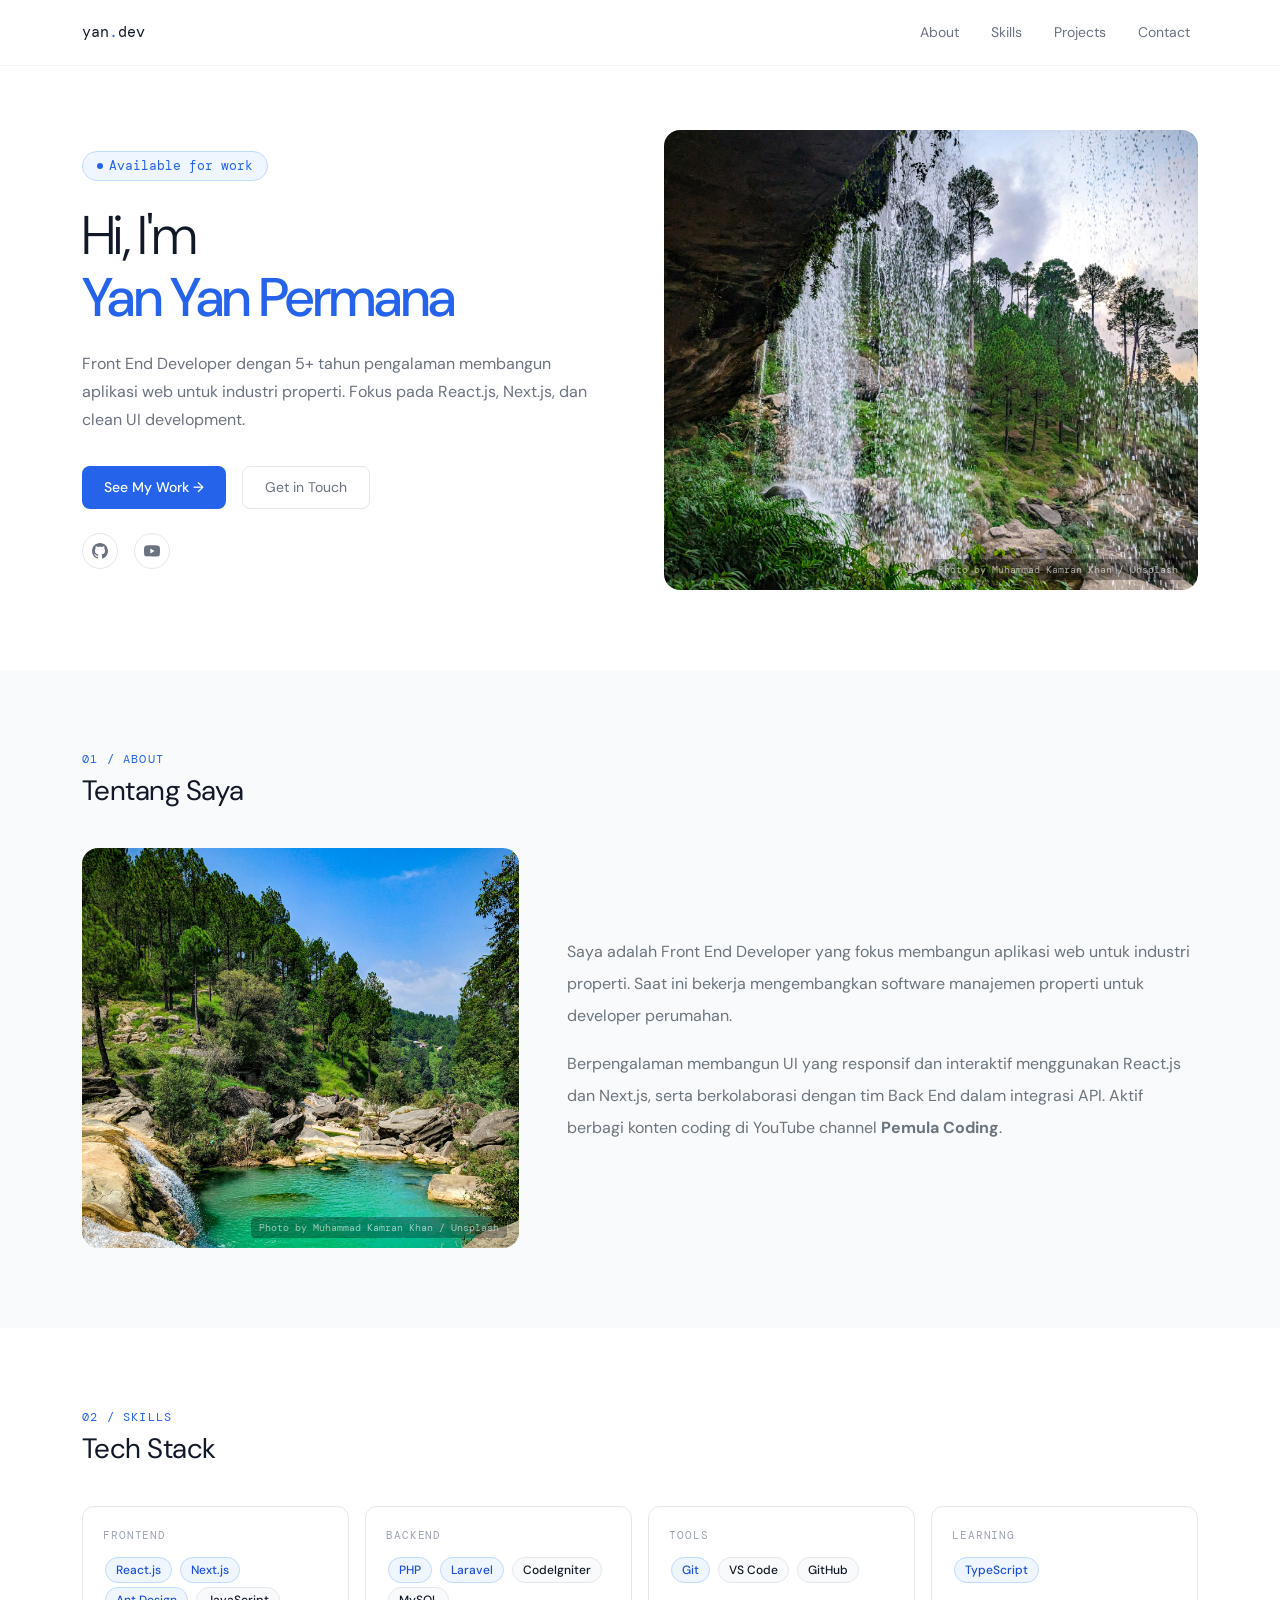
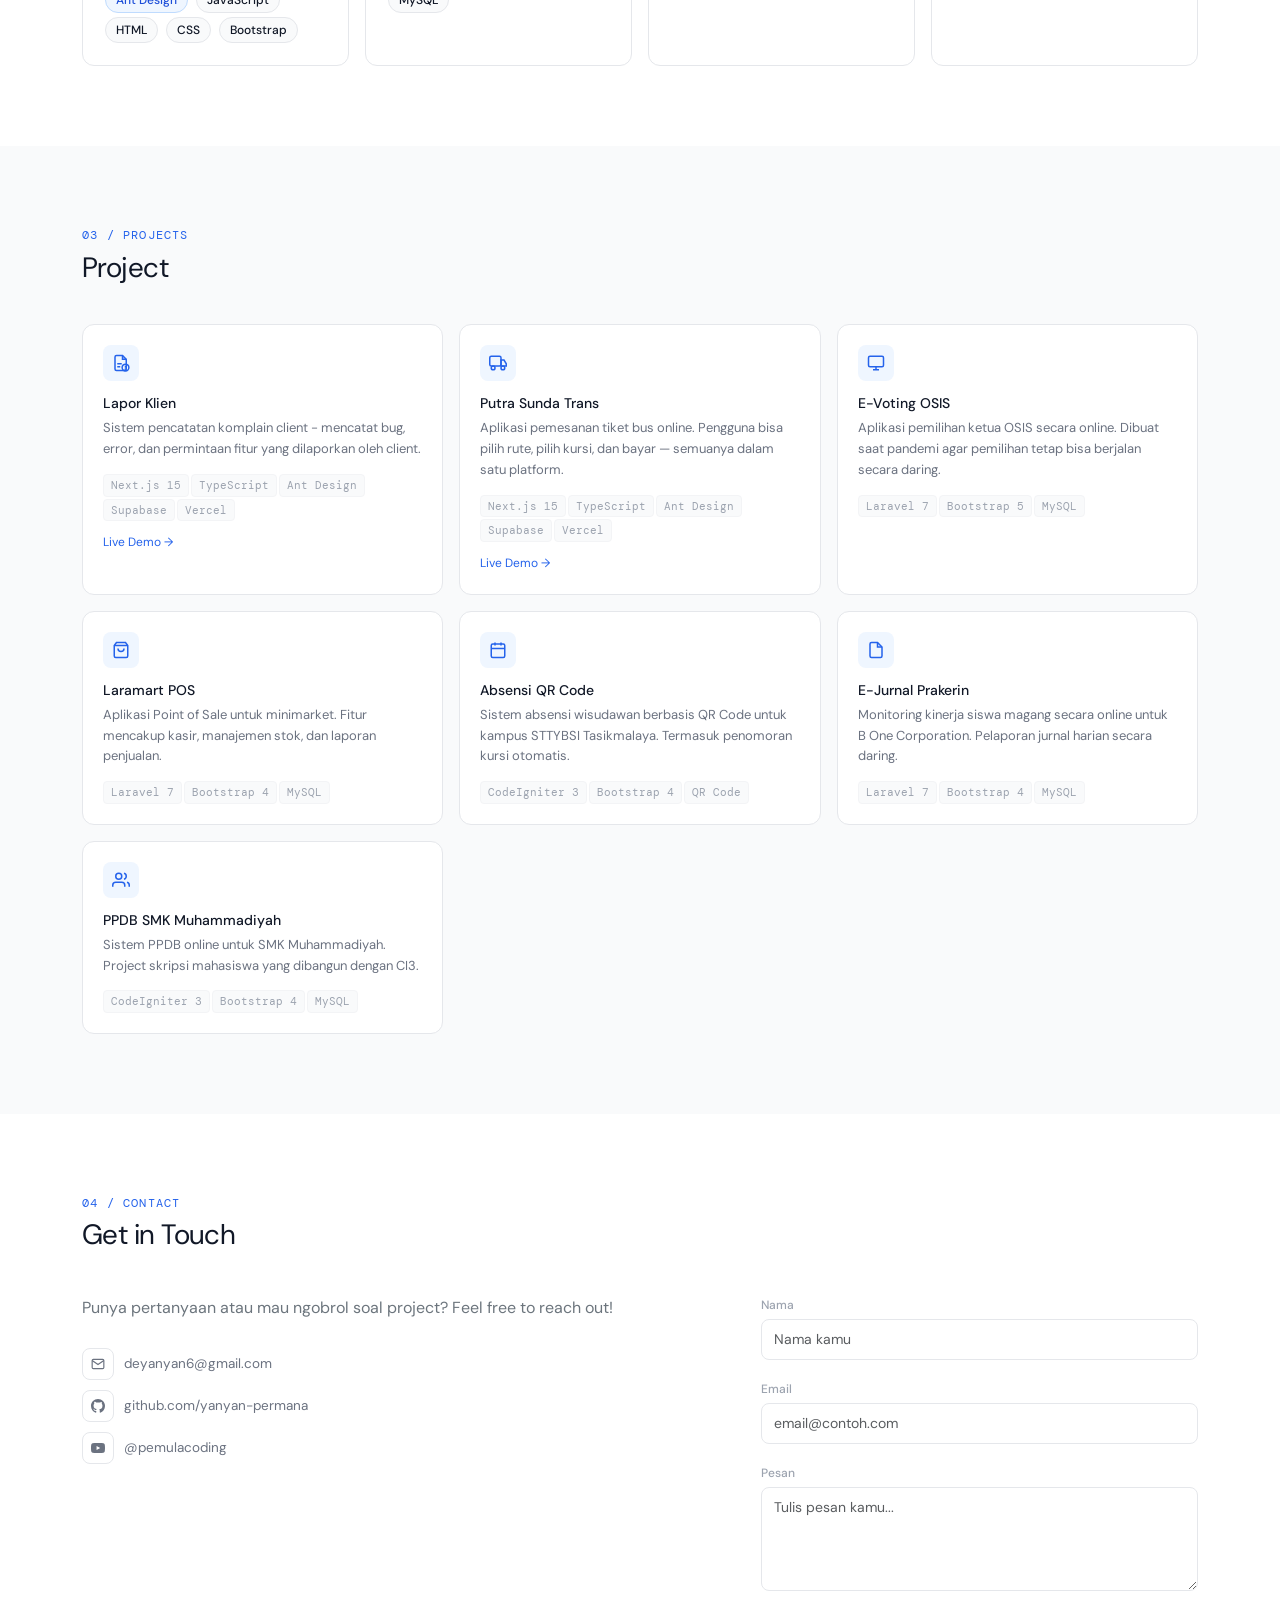
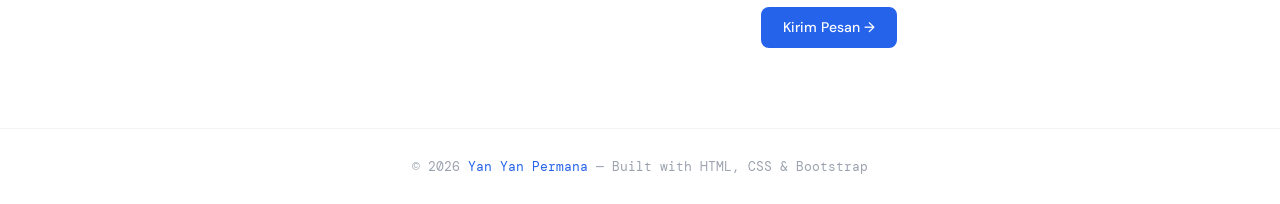
==== index.html @ 21eebca6 "Update index.html" ====
<!DOCTYPE html>
<html lang="id">
  <head>
    <meta charset="UTF-8" />
    <meta name="viewport" content="width=device-width, initial-scale=1.0" />
    <title>Yan Yan Permana — Web Developer</title>
    <link
      href="https://cdn.jsdelivr.net/npm/bootstrap@5.3.3/dist/css/bootstrap.min.css"
      rel="stylesheet"
    />
    <link
      href="https://fonts.googleapis.com/css2?family=DM+Sans:opsz,wght@9..40,300;9..40,400;9..40,500&family=DM+Mono:wght@400;500&display=swap"
      rel="stylesheet"
    />
    <style>
      :root {
        --blue: #2563eb;
        --blue-light: #eff6ff;
        --blue-mid: #bfdbfe;
        --blue-dark: #1d4ed8;
        --text-primary: #111827;
        --text-secondary: #6b7280;
        --text-muted: #9ca3af;
        --bg: #ffffff;
        --bg-soft: #f9fafb;
        --border: #e5e7eb;
        --border-light: #f3f4f6;
      }

      html {
        scroll-behavior: smooth;
      }

      body {
        font-family: "DM Sans", sans-serif;
        color: var(--text-primary);
        background: var(--bg);
      }

      /* NAV */
      .navbar {
        background: rgba(255, 255, 255, 0.92) !important;
        backdrop-filter: blur(12px);
        border-bottom: 1px solid var(--border-light);
        padding: 0.875rem 0;
      }

      .navbar-brand {
        font-family: "DM Mono", monospace;
        font-size: 15px;
        color: var(--text-primary) !important;
      }

      .navbar-brand span {
        color: var(--blue);
      }

      .nav-link {
        font-size: 14px;
        color: var(--text-secondary) !important;
        transition: color 0.2s;
      }

      .nav-link:hover {
        color: var(--blue) !important;
      }

      /* HERO */
      #home {
        padding-top: 130px;
        padding-bottom: 80px;
        background: var(--bg);
      }

      .hero-eyebrow {
        display: inline-flex;
        align-items: center;
        gap: 6px;
        font-size: 13px;
        font-family: "DM Mono", monospace;
        color: var(--blue);
        background: var(--blue-light);
        border: 1px solid var(--blue-mid);
        padding: 4px 14px;
        border-radius: 100px;
        margin-bottom: 1.5rem;
      }

      .hero-eyebrow::before {
        content: "";
        width: 6px;
        height: 6px;
        border-radius: 50%;
        background: var(--blue);
        animation: pulse 2s infinite;
      }

      @keyframes pulse {
        0%,
        100% {
          opacity: 1;
        }
        50% {
          opacity: 0.3;
        }
      }

      .hero-title {
        font-size: clamp(2.2rem, 5vw, 3.4rem);
        font-weight: 300;
        line-height: 1.15;
        letter-spacing: -0.03em;
        margin-bottom: 1.25rem;
      }

      .hero-title strong {
        font-weight: 500;
        color: var(--blue);
      }

      .hero-desc {
        font-size: 16px;
        color: var(--text-secondary);
        line-height: 1.75;
        max-width: 520px;
        margin-bottom: 2rem;
      }

      .btn-primary-custom {
        background: var(--blue);
        color: #fff;
        border: none;
        padding: 10px 22px;
        border-radius: 8px;
        font-size: 14px;
        font-weight: 500;
        text-decoration: none;
        display: inline-flex;
        align-items: center;
        gap: 6px;
        transition:
          background 0.2s,
          transform 0.15s;
      }

      .btn-primary-custom:hover {
        background: var(--blue-dark);
        color: #fff;
        transform: translateY(-1px);
      }

      .btn-ghost-custom {
        background: transparent;
        color: var(--text-secondary);
        border: 1px solid var(--border);
        padding: 10px 22px;
        border-radius: 8px;
        font-size: 14px;
        font-weight: 400;
        text-decoration: none;
        display: inline-flex;
        align-items: center;
        gap: 6px;
        transition:
          border-color 0.2s,
          color 0.2s,
          transform 0.15s;
      }

      .btn-ghost-custom:hover {
        border-color: var(--blue);
        color: var(--blue);
        transform: translateY(-1px);
      }

      .social-icon {
        width: 36px;
        height: 36px;
        border-radius: 50%;
        border: 1px solid var(--border);
        display: flex;
        align-items: center;
        justify-content: center;
        color: var(--text-secondary);
        text-decoration: none;
        font-size: 15px;
        transition:
          border-color 0.2s,
          color 0.2s;
      }

      .social-icon:hover {
        border-color: var(--blue);
        color: var(--blue);
      }

      /* SECTIONS */
      .section-label {
        font-size: 12px;
        font-family: "DM Mono", monospace;
        color: var(--blue);
        text-transform: uppercase;
        letter-spacing: 0.1em;
        margin-bottom: 0.4rem;
      }

      .section-title {
        font-size: 1.75rem;
        font-weight: 400;
        letter-spacing: -0.02em;
        margin-bottom: 2.5rem;
      }

      section {
        padding: 5rem 0;
      }
      .bg-soft {
        background: var(--bg-soft);
      }

      /* STAT CARD */
      .stat-card {
        background: var(--bg);
        border: 1px solid var(--border);
        border-radius: 12px;
        padding: 1.25rem;
      }

      .stat-number {
        font-size: 2rem;
        font-weight: 500;
        color: var(--blue);
        font-family: "DM Mono", monospace;
        line-height: 1;
      }

      .stat-label {
        font-size: 12px;
        color: var(--text-muted);
        margin-top: 4px;
      }

      /* SKILL */
      .skill-category {
        background: var(--bg);
        border: 1px solid var(--border);
        border-radius: 12px;
        padding: 1.25rem;
        height: 100%;
      }

      .skill-category-title {
        font-size: 11px;
        font-family: "DM Mono", monospace;
        text-transform: uppercase;
        letter-spacing: 0.08em;
        color: var(--text-muted);
        margin-bottom: 0.75rem;
      }

      .skill-tag {
        font-size: 12px;
        font-weight: 500;
        background: var(--bg-soft);
        border: 1px solid var(--border);
        color: var(--text-primary);
        padding: 3px 10px;
        border-radius: 100px;
        display: inline-block;
        margin: 2px;
      }

      .skill-tag.highlight {
        background: var(--blue-light);
        border-color: var(--blue-mid);
        color: var(--blue-dark);
      }

      /* TIMELINE */
      .timeline {
        position: relative;
        padding-left: 1.5rem;
      }

      .timeline::before {
        content: "";
        position: absolute;
        left: 0;
        top: 8px;
        bottom: 0;
        width: 1px;
        background: var(--border);
      }

      .timeline-item {
        position: relative;
        margin-bottom: 2.5rem;
      }

      .timeline-item::before {
        content: "";
        position: absolute;
        left: -1.5rem;
        top: 7px;
        width: 7px;
        height: 7px;
        border-radius: 50%;
        background: var(--blue);
        border: 2px solid var(--bg-soft);
        outline: 1px solid var(--blue);
      }

      .timeline-date {
        font-size: 12px;
        font-family: "DM Mono", monospace;
        color: var(--text-muted);
        margin-bottom: 3px;
      }

      .timeline-company {
        font-size: 14px;
        font-weight: 500;
      }

      .timeline-role {
        font-size: 13px;
        color: var(--blue);
        margin-bottom: 10px;
      }

      .timeline-desc {
        list-style: none;
        padding: 0;
      }

      .timeline-desc li {
        font-size: 13.5px;
        color: var(--text-secondary);
        padding-left: 1rem;
        position: relative;
        margin-bottom: 4px;
      }

      .timeline-desc li::before {
        content: "—";
        position: absolute;
        left: 0;
        color: var(--border);
      }

      /* PROJECT CARD */
      .project-card {
        background: var(--bg);
        border: 1px solid var(--border);
        border-radius: 12px;
        padding: 1.25rem;
        transition:
          border-color 0.2s,
          transform 0.2s;
        height: 100%;
      }

      .project-card:hover {
        border-color: var(--blue-mid);
        transform: translateY(-2px);
      }

      .project-icon {
        width: 36px;
        height: 36px;
        background: var(--blue-light);
        border-radius: 8px;
        display: flex;
        align-items: center;
        justify-content: center;
        color: var(--blue);
        margin-bottom: 0.75rem;
      }

      .project-title {
        font-size: 14px;
        font-weight: 500;
        margin-bottom: 4px;
      }

      .project-desc {
        font-size: 13px;
        color: var(--text-secondary);
        line-height: 1.6;
        margin-bottom: 12px;
      }

      .project-stack span {
        font-size: 11px;
        font-family: "DM Mono", monospace;
        color: var(--text-muted);
        background: var(--bg-soft);
        border: 1px solid var(--border-light);
        padding: 2px 7px;
        border-radius: 4px;
        display: inline-block;
        margin: 2px 2px 0 0;
      }

      /* CONTACT */
      .contact-link {
        display: flex;
        align-items: center;
        gap: 10px;
        font-size: 13.5px;
        color: var(--text-secondary);
        text-decoration: none;
        margin-bottom: 10px;
        transition: color 0.2s;
      }

      .contact-link:hover {
        color: var(--blue);
      }

      .contact-link-icon {
        width: 32px;
        height: 32px;
        background: var(--bg);
        border: 1px solid var(--border);
        border-radius: 8px;
        display: flex;
        align-items: center;
        justify-content: center;
        color: var(--text-secondary);
        flex-shrink: 0;
      }

      .form-control {
        border: 1px solid var(--border);
        border-radius: 8px;
        font-size: 14px;
        font-family: "DM Sans", sans-serif;
        color: var(--text-primary);
        padding: 9px 12px;
      }

      .form-control:focus {
        border-color: var(--blue);
        box-shadow: none;
      }

      .form-label {
        font-size: 12px;
        color: var(--text-muted);
        font-weight: 500;
        margin-bottom: 5px;
      }

      /* FOOTER */
      footer {
        border-top: 1px solid var(--border-light);
        padding: 1.75rem 0;
        text-align: center;
        font-size: 13px;
        color: var(--text-muted);
        font-family: "DM Mono", monospace;
      }

      footer span {
        color: var(--blue);
      }

      /* ABOUT IMAGE */
      .about-img-wrap {
        position: relative;
        border-radius: 16px;
        overflow: hidden;
        height: 400px;
      }

      .about-img {
        width: 100%;
        height: 100%;
        object-fit: cover;
        object-position: center;
        display: block;
      }

      /* HERO IMAGE */
      .hero-img-wrap {
        position: relative;
        border-radius: 16px;
        overflow: hidden;
        height: 460px;
      }

      .hero-img {
        width: 100%;
        height: 100%;
        object-fit: cover;
        object-position: center;
        display: block;
      }

      .hero-img-credit {
        position: absolute;
        bottom: 10px;
        right: 12px;
        font-size: 10px;
        font-family: "DM Mono", monospace;
        color: rgba(255, 255, 255, 0.6);
        background: rgba(0, 0, 0, 0.3);
        padding: 3px 8px;
        border-radius: 4px;
      }

      /* FADE IN */
      .fade-in {
        opacity: 0;
        transform: translateY(20px);
        transition:
          opacity 0.5s ease,
          transform 0.5s ease;
      }
      .fade-in.visible {
        opacity: 1;
        transform: translateY(0);
      }

      /* CODE WINDOW */
      .code-window {
        background: #0f1117;
        border-radius: 12px;
        overflow: hidden;
        border: 1px solid #2a2d3a;
        box-shadow: 0 20px 60px rgba(0, 0, 0, 0.12);
      }

      .code-topbar {
        background: #1a1d27;
        padding: 10px 16px;
        display: flex;
        align-items: center;
        gap: 6px;
        border-bottom: 1px solid #2a2d3a;
      }

      .code-dot {
        width: 12px;
        height: 12px;
        border-radius: 50%;
        display: inline-block;
      }

      .code-filename {
        font-size: 12px;
        font-family: "DM Mono", monospace;
        color: #6b7280;
        margin-left: 8px;
      }

      .code-body {
        padding: 1.5rem;
        overflow-x: auto;
      }

      .code-body pre {
        margin: 0;
        font-family: "DM Mono", monospace;
        font-size: 13px;
        line-height: 1.8;
        color: #abb2bf;
      }

      .c-keyword {
        color: #c678dd;
      }
      .c-fn {
        color: #61afef;
      }
      .c-str {
        color: #98c379;
      }
      .c-attr {
        color: #e06c75;
      }
      .c-tag {
        color: #e06c75;
      }
      .c-bool {
        color: #d19a66;
      }
      .c-comment {
        color: #5c6370;
        font-style: italic;
      }
    </style>
  </head>
  <body>
    <!-- NAVBAR -->
    <nav class="navbar navbar-expand-lg fixed-top">
      <div class="container">
        <a class="navbar-brand" href="#home">yan<span>.</span>dev</a>
        <button
          class="navbar-toggler border-0"
          type="button"
          data-bs-toggle="collapse"
          data-bs-target="#navMenu"
        >
          <span class="navbar-toggler-icon"></span>
        </button>
        <div class="collapse navbar-collapse justify-content-end" id="navMenu">
          <ul class="navbar-nav gap-3">
            <li class="nav-item">
              <a class="nav-link" href="#tentang">About</a>
            </li>
            <li class="nav-item">
              <a class="nav-link" href="#skill">Skills</a>
            </li>
            <li class="nav-item">
              <a class="nav-link" href="#project">Projects</a>
            </li>
            <li class="nav-item">
              <a class="nav-link" href="#contact">Contact</a>
            </li>
          </ul>
        </div>
      </div>
    </nav>

    <!-- HERO -->
    <section id="home">
      <div class="container">
        <div class="row align-items-center g-5">
          <div class="col-lg-6">
            <div class="hero-eyebrow">Available for work</div>
            <h1 class="hero-title">
              Hi, I'm<br /><strong>Yan Yan Permana</strong>
            </h1>
            <p class="hero-desc">
              Front End Developer dengan 5+ tahun pengalaman membangun aplikasi
              web untuk industri properti. Fokus pada React.js, Next.js, dan
              clean UI development.
            </p>
            <div class="d-flex gap-3 flex-wrap mb-4">
              <a href="#project" class="btn-primary-custom">See My Work →</a>
              <a href="#contact" class="btn-ghost-custom">Get in Touch</a>
            </div>
            <div class="d-flex gap-3 mt-2">
              <a
                href="https://github.com/yanyan-permana"
                target="_blank"
                class="social-icon"
                title="GitHub"
              >
                <svg
                  width="16"
                  height="16"
                  viewBox="0 0 24 24"
                  fill="currentColor"
                >
                  <path
                    d="M12 0C5.37 0 0 5.37 0 12c0 5.3 3.438 9.8 8.205 11.385.6.113.82-.258.82-.577v-2.165c-3.338.726-4.042-1.61-4.042-1.61-.546-1.387-1.333-1.756-1.333-1.756-1.09-.745.083-.729.083-.729 1.205.084 1.84 1.237 1.84 1.237 1.07 1.834 2.807 1.304 3.492.997.108-.775.418-1.305.762-1.605-2.665-.3-5.467-1.332-5.467-5.93 0-1.31.468-2.38 1.235-3.22-.124-.303-.535-1.524.117-3.176 0 0 1.008-.322 3.3 1.23A11.5 11.5 0 0 1 12 5.803c1.02.005 2.047.138 3.006.404 2.29-1.552 3.297-1.23 3.297-1.23.653 1.653.242 2.874.118 3.176.77.84 1.235 1.91 1.235 3.22 0 4.61-2.807 5.625-5.479 5.92.43.372.823 1.102.823 2.222v3.293c0 .322.218.694.825.576C20.565 21.795 24 17.295 24 12c0-6.63-5.37-12-12-12z"
                  />
                </svg>
              </a>
              <a
                href="https://www.youtube.com/@pemulacoding"
                target="_blank"
                class="social-icon"
                title="YouTube"
              >
                <svg
                  width="16"
                  height="16"
                  viewBox="0 0 24 24"
                  fill="currentColor"
                >
                  <path
                    d="M23.498 6.186a3.016 3.016 0 0 0-2.122-2.136C19.505 3.545 12 3.545 12 3.545s-7.505 0-9.377.505A3.017 3.017 0 0 0 .502 6.186C0 8.07 0 12 0 12s0 3.93.502 5.814a3.016 3.016 0 0 0 2.122 2.136c1.871.505 9.376.505 9.376.505s7.505 0 9.377-.505a3.015 3.015 0 0 0 2.122-2.136C24 15.93 24 12 24 12s0-3.93-.502-5.814zM9.545 15.568V8.432L15.818 12l-6.273 3.568z"
                  />
                </svg>
              </a>
            </div>
          </div>
          <div class="col-lg-6 d-none d-lg-block">
            <div class="hero-img-wrap">
              <img src="assets/waterfall.jpg" alt="Nature" class="hero-img" />
              <div class="hero-img-credit">
                Photo by Muhammad Kamran Khan / Unsplash
              </div>
            </div>
          </div>
        </div>
      </div>
    </section>

    <!-- ABOUT -->
    <section id="tentang" class="bg-soft">
      <div class="container fade-in">
        <div class="section-label">01 / about</div>
        <h2 class="section-title">Tentang Saya</h2>
        <div class="row g-5 align-items-center">
          <div class="col-md-5">
            <div class="about-img-wrap">
              <img src="assets/nature.jpg" alt="Nature" class="about-img" />
              <div class="hero-img-credit">
                Photo by Muhammad Kamran Khan / Unsplash
              </div>
            </div>
          </div>
          <div class="col-md-7">
            <p class="text-secondary lh-lg">
              Saya adalah Front End Developer yang fokus membangun aplikasi web
              untuk industri properti. Saat ini bekerja mengembangkan software
              manajemen properti untuk developer perumahan.
            </p>
            <p class="text-secondary lh-lg">
              Berpengalaman membangun UI yang responsif dan interaktif
              menggunakan React.js dan Next.js, serta berkolaborasi dengan tim
              Back End dalam integrasi API. Aktif berbagi konten coding di
              YouTube channel <strong>Pemula Coding</strong>.
            </p>
          </div>
        </div>
      </div>
    </section>

    <!-- SKILLS -->
    <section id="skill">
      <div class="container fade-in">
        <div class="section-label">02 / skills</div>
        <h2 class="section-title">Tech Stack</h2>
        <div class="row g-3">
          <div class="col-sm-6 col-lg-3">
            <div class="skill-category">
              <div class="skill-category-title">Frontend</div>
              <span class="skill-tag highlight">React.js</span>
              <span class="skill-tag highlight">Next.js</span>
              <span class="skill-tag highlight">Ant Design</span>
              <span class="skill-tag">JavaScript</span>
              <span class="skill-tag">HTML</span>
              <span class="skill-tag">CSS</span>
              <span class="skill-tag">Bootstrap</span>
            </div>
          </div>
          <div class="col-sm-6 col-lg-3">
            <div class="skill-category">
              <div class="skill-category-title">Backend</div>
              <span class="skill-tag highlight">PHP</span>
              <span class="skill-tag highlight">Laravel</span>
              <span class="skill-tag">CodeIgniter</span>
              <span class="skill-tag">MySQL</span>
            </div>
          </div>
          <div class="col-sm-6 col-lg-3">
            <div class="skill-category">
              <div class="skill-category-title">Tools</div>
              <span class="skill-tag highlight">Git</span>
              <span class="skill-tag">VS Code</span>
              <span class="skill-tag">GitHub</span>
            </div>
          </div>
          <div class="col-sm-6 col-lg-3">
            <div class="skill-category">
              <div class="skill-category-title">Learning</div>
              <span class="skill-tag highlight">TypeScript</span>
            </div>
          </div>
        </div>
      </div>
    </section>

    <!-- PROJECTS -->
    <section id="project" class="bg-soft">
      <div class="container fade-in">
        <div class="section-label">03 / projects</div>
        <h2 class="section-title">Project</h2>
        <div class="row g-3">
          <div class="col-sm-6 col-lg-4">
            <div class="project-card">
              <div class="project-icon">
                <svg
                  width="18"
                  height="18"
                  viewBox="0 0 24 24"
                  fill="none"
                  stroke="currentColor"
                  stroke-width="2"
                >
                  <path
                    d="M6 2h8l5 5v13a2 2 0 0 1-2 2H6a2 2 0 0 1-2-2V4a2 2 0 0 1 2-2z"
                  />
                  <path d="M14 2v5h5" />
                  <line x1="7" y1="13" x2="13" y2="13" />
                  <line x1="7" y1="17" x2="11" y2="17" />
                  <circle cx="18" cy="18" r="4.5" />
                  <line x1="18" y1="15.8" x2="18" y2="18.3" />
                  <circle cx="18" cy="20.3" r="0.4" fill="currentColor" />
                </svg>
              </div>
              <div class="project-title">Lapor Klien</div>
              <div class="project-desc">
                Sistem pencatatan komplain client - mencatat bug, error, dan
                permintaan fitur yang dilaporkan oleh client.
              </div>
              <div class="project-stack">
                <span>Next.js 15</span><span>TypeScript</span
                ><span>Ant Design</span><span>Supabase</span><span>Vercel</span>
              </div>
              <div class="mt-2">
                <a
                  href="https://lapor-klien.vercel.app/"
                  target="_blank"
                  style="
                    font-size: 12px;
                    color: var(--blue);
                    text-decoration: none;
                    display: inline-flex;
                    align-items: center;
                    gap: 4px;
                  "
                >
                  Live Demo →
                </a>
              </div>
            </div>
          </div>

          <div class="col-sm-6 col-lg-4">
            <div class="project-card">
              <div class="project-icon">
                <svg
                  width="18"
                  height="18"
                  viewBox="0 0 24 24"
                  fill="none"
                  stroke="currentColor"
                  stroke-width="2"
                >
                  <rect x="1" y="3" width="15" height="13" rx="2" />
                  <path d="M16 8h4l3 5v3h-7V8z" />
                  <circle cx="5.5" cy="18.5" r="2.5" />
                  <circle cx="18.5" cy="18.5" r="2.5" />
                </svg>
              </div>
              <div class="project-title">Putra Sunda Trans</div>
              <div class="project-desc">
                Aplikasi pemesanan tiket bus online. Pengguna bisa pilih rute,
                pilih kursi, dan bayar — semuanya dalam satu platform.
              </div>
              <div class="project-stack">
                <span>Next.js 15</span><span>TypeScript</span
                ><span>Ant Design</span><span>Supabase</span><span>Vercel</span>
              </div>
              <div class="mt-2">
                <a
                  href="https://putra-sunda-trans.vercel.app/"
                  target="_blank"
                  style="
                    font-size: 12px;
                    color: var(--blue);
                    text-decoration: none;
                    display: inline-flex;
                    align-items: center;
                    gap: 4px;
                  "
                >
                  Live Demo →
                </a>
              </div>
            </div>
          </div>

          <div class="col-sm-6 col-lg-4">
            <div class="project-card">
              <div class="project-icon">
                <svg
                  width="18"
                  height="18"
                  viewBox="0 0 24 24"
                  fill="none"
                  stroke="currentColor"
                  stroke-width="2"
                >
                  <rect x="2" y="3" width="20" height="14" rx="2" />
                  <path d="M8 21h8M12 17v4" />
                </svg>
              </div>
              <div class="project-title">E-Voting OSIS</div>
              <div class="project-desc">
                Aplikasi pemilihan ketua OSIS secara online. Dibuat saat pandemi
                agar pemilihan tetap bisa berjalan secara daring.
              </div>
              <div class="project-stack">
                <span>Laravel 7</span><span>Bootstrap 5</span><span>MySQL</span>
              </div>
            </div>
          </div>
          <div class="col-sm-6 col-lg-4">
            <div class="project-card">
              <div class="project-icon">
                <svg
                  width="18"
                  height="18"
                  viewBox="0 0 24 24"
                  fill="none"
                  stroke="currentColor"
                  stroke-width="2"
                >
                  <path
                    d="M6 2L3 6v14a2 2 0 0 0 2 2h14a2 2 0 0 0 2-2V6l-3-4z"
                  />
                  <line x1="3" y1="6" x2="21" y2="6" />
                  <path d="M16 10a4 4 0 0 1-8 0" />
                </svg>
              </div>
              <div class="project-title">Laramart POS</div>
              <div class="project-desc">
                Aplikasi Point of Sale untuk minimarket. Fitur mencakup kasir,
                manajemen stok, dan laporan penjualan.
              </div>
              <div class="project-stack">
                <span>Laravel 7</span><span>Bootstrap 4</span><span>MySQL</span>
              </div>
            </div>
          </div>
          <div class="col-sm-6 col-lg-4">
            <div class="project-card">
              <div class="project-icon">
                <svg
                  width="18"
                  height="18"
                  viewBox="0 0 24 24"
                  fill="none"
                  stroke="currentColor"
                  stroke-width="2"
                >
                  <rect x="3" y="4" width="18" height="18" rx="2" />
                  <line x1="16" y1="2" x2="16" y2="6" />
                  <line x1="8" y1="2" x2="8" y2="6" />
                  <line x1="3" y1="10" x2="21" y2="10" />
                </svg>
              </div>
              <div class="project-title">Absensi QR Code</div>
              <div class="project-desc">
                Sistem absensi wisudawan berbasis QR Code untuk kampus STTYBSI
                Tasikmalaya. Termasuk penomoran kursi otomatis.
              </div>
              <div class="project-stack">
                <span>CodeIgniter 3</span><span>Bootstrap 4</span
                ><span>QR Code</span>
              </div>
            </div>
          </div>
          <div class="col-sm-6 col-lg-4">
            <div class="project-card">
              <div class="project-icon">
                <svg
                  width="18"
                  height="18"
                  viewBox="0 0 24 24"
                  fill="none"
                  stroke="currentColor"
                  stroke-width="2"
                >
                  <path
                    d="M14 2H6a2 2 0 0 0-2 2v16a2 2 0 0 0 2 2h12a2 2 0 0 0 2-2V8z"
                  />
                  <polyline points="14 2 14 8 20 8" />
                </svg>
              </div>
              <div class="project-title">E-Jurnal Prakerin</div>
              <div class="project-desc">
                Monitoring kinerja siswa magang secara online untuk B One
                Corporation. Pelaporan jurnal harian secara daring.
              </div>
              <div class="project-stack">
                <span>Laravel 7</span><span>Bootstrap 4</span><span>MySQL</span>
              </div>
            </div>
          </div>
          <div class="col-sm-6 col-lg-4">
            <div class="project-card">
              <div class="project-icon">
                <svg
                  width="18"
                  height="18"
                  viewBox="0 0 24 24"
                  fill="none"
                  stroke="currentColor"
                  stroke-width="2"
                >
                  <path d="M17 21v-2a4 4 0 0 0-4-4H5a4 4 0 0 0-4 4v2" />
                  <circle cx="9" cy="7" r="4" />
                  <path d="M23 21v-2a4 4 0 0 0-3-3.87" />
                  <path d="M16 3.13a4 4 0 0 1 0 7.75" />
                </svg>
              </div>
              <div class="project-title">PPDB SMK Muhammadiyah</div>
              <div class="project-desc">
                Sistem PPDB online untuk SMK Muhammadiyah. Project skripsi
                mahasiswa yang dibangun dengan CI3.
              </div>
              <div class="project-stack">
                <span>CodeIgniter 3</span><span>Bootstrap 4</span
                ><span>MySQL</span>
              </div>
            </div>
          </div>
        </div>
      </div>
    </section>

    <!-- CONTACT -->
    <section id="contact">
      <div class="container fade-in">
        <div class="section-label">04 / contact</div>
        <h2 class="section-title">Get in Touch</h2>
        <div class="row g-5 align-items-start">
          <div class="col-md-7">
            <p class="text-secondary lh-lg mb-4">
              Punya pertanyaan atau mau ngobrol soal project? Feel free to reach
              out!
            </p>
            <a href="mailto:deyanyan6@gmail.com" class="contact-link"
              ><div class="contact-link-icon">
                <svg
                  width="14"
                  height="14"
                  viewBox="0 0 24 24"
                  fill="none"
                  stroke="currentColor"
                  stroke-width="2"
                >
                  <path
                    d="M4 4h16c1.1 0 2 .9 2 2v12c0 1.1-.9 2-2 2H4c-1.1 0-2-.9-2-2V6c0-1.1.9-2 2-2z"
                  />
                  <polyline points="22,6 12,13 2,6" />
                </svg>
              </div>
              deyanyan6@gmail.com</a
            >
            <a
              href="https://github.com/yanyan-permana"
              target="_blank"
              class="contact-link"
              ><div class="contact-link-icon">
                <svg
                  width="14"
                  height="14"
                  viewBox="0 0 24 24"
                  fill="currentColor"
                >
                  <path
                    d="M12 0C5.37 0 0 5.37 0 12c0 5.3 3.438 9.8 8.205 11.385.6.113.82-.258.82-.577v-2.165c-3.338.726-4.042-1.61-4.042-1.61-.546-1.387-1.333-1.756-1.333-1.756-1.09-.745.083-.729.083-.729 1.205.084 1.84 1.237 1.84 1.237 1.07 1.834 2.807 1.304 3.492.997.108-.775.418-1.305.762-1.605-2.665-.3-5.467-1.332-5.467-5.93 0-1.31.468-2.38 1.235-3.22-.124-.303-.535-1.524.117-3.176 0 0 1.008-.322 3.3 1.23A11.5 11.5 0 0 1 12 5.803c1.02.005 2.047.138 3.006.404 2.29-1.552 3.297-1.23 3.297-1.23.653 1.653.242 2.874.118 3.176.77.84 1.235 1.91 1.235 3.22 0 4.61-2.807 5.625-5.479 5.92.43.372.823 1.102.823 2.222v3.293c0 .322.218.694.825.576C20.565 21.795 24 17.295 24 12c0-6.63-5.37-12-12-12z"
                  />
                </svg>
              </div>
              github.com/yanyan-permana</a
            >
            <a
              href="https://www.youtube.com/@pemulacoding"
              target="_blank"
              class="contact-link"
              ><div class="contact-link-icon">
                <svg
                  width="14"
                  height="14"
                  viewBox="0 0 24 24"
                  fill="currentColor"
                >
                  <path
                    d="M23.498 6.186a3.016 3.016 0 0 0-2.122-2.136C19.505 3.545 12 3.545 12 3.545s-7.505 0-9.377.505A3.017 3.017 0 0 0 .502 6.186C0 8.07 0 12 0 12s0 3.93.502 5.814a3.016 3.016 0 0 0 2.122 2.136c1.871.505 9.376.505 9.376.505s7.505 0 9.377-.505a3.015 3.015 0 0 0 2.122-2.136C24 15.93 24 12 24 12s0-3.93-.502-5.814zM9.545 15.568V8.432L15.818 12l-6.273 3.568z"
                  />
                </svg>
              </div>
              @pemulacoding</a
            >
          </div>
          <div class="col-md-5">
            <div class="mb-3">
              <label class="form-label">Nama</label>
              <input type="text" class="form-control" placeholder="Nama kamu" />
            </div>
            <div class="mb-3">
              <label class="form-label">Email</label>
              <input
                type="email"
                class="form-control"
                placeholder="email@contoh.com"
              />
            </div>
            <div class="mb-3">
              <label class="form-label">Pesan</label>
              <textarea
                class="form-control"
                rows="4"
                placeholder="Tulis pesan kamu..."
              ></textarea>
            </div>
            <a href="mailto:deyanyan6@gmail.com" class="btn-primary-custom"
              >Kirim Pesan →</a
            >
          </div>
        </div>
      </div>
    </section>

    <!-- FOOTER -->
    <footer>
      © 2026 <span>Yan Yan Permana</span> — Built with HTML, CSS & Bootstrap
    </footer>

    <script src="https://cdn.jsdelivr.net/npm/bootstrap@5.3.3/dist/js/bootstrap.bundle.min.js"></script>
    <script>
      const observer = new IntersectionObserver(
        (entries) => {
          entries.forEach((e) => {
            if (e.isIntersecting) e.target.classList.add("visible");
          });
        },
        { threshold: 0.1 },
      );
      document
        .querySelectorAll(".fade-in")
        .forEach((el) => observer.observe(el));
    </script>
  </body>
</html>
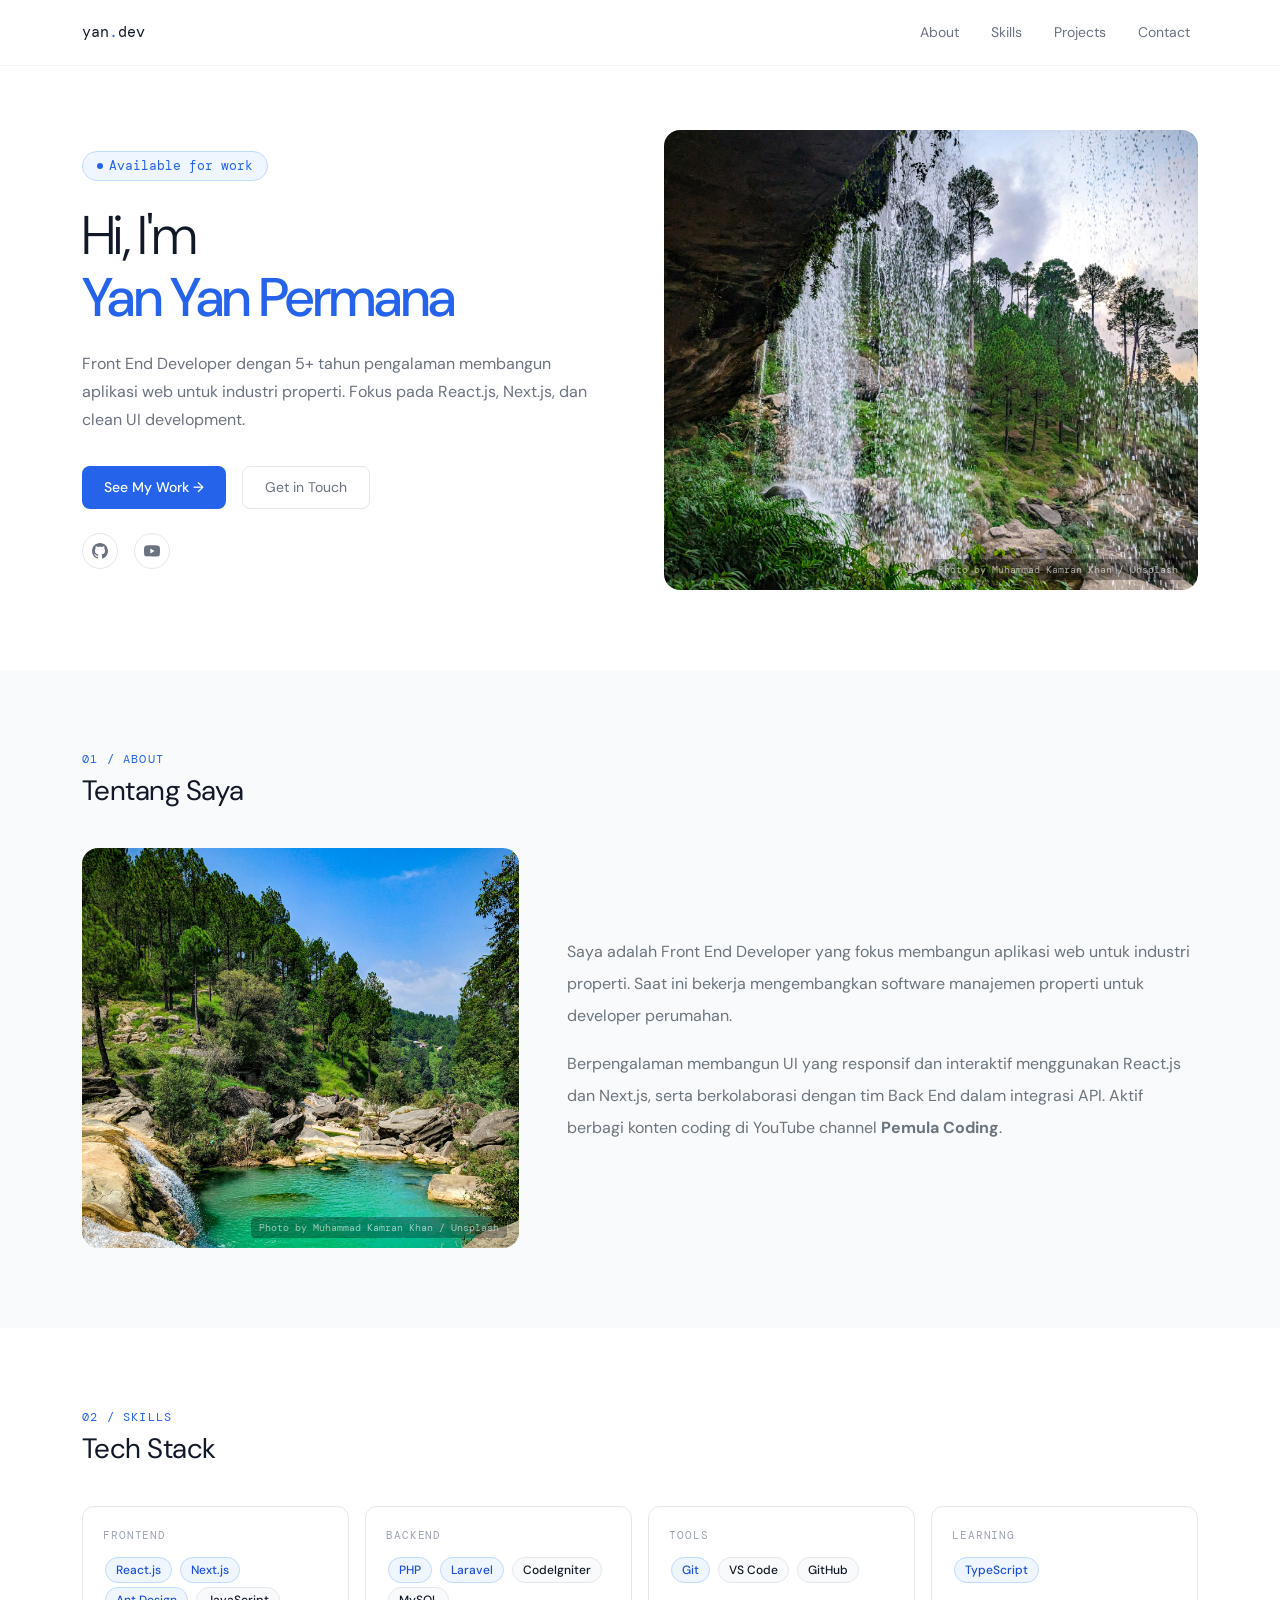
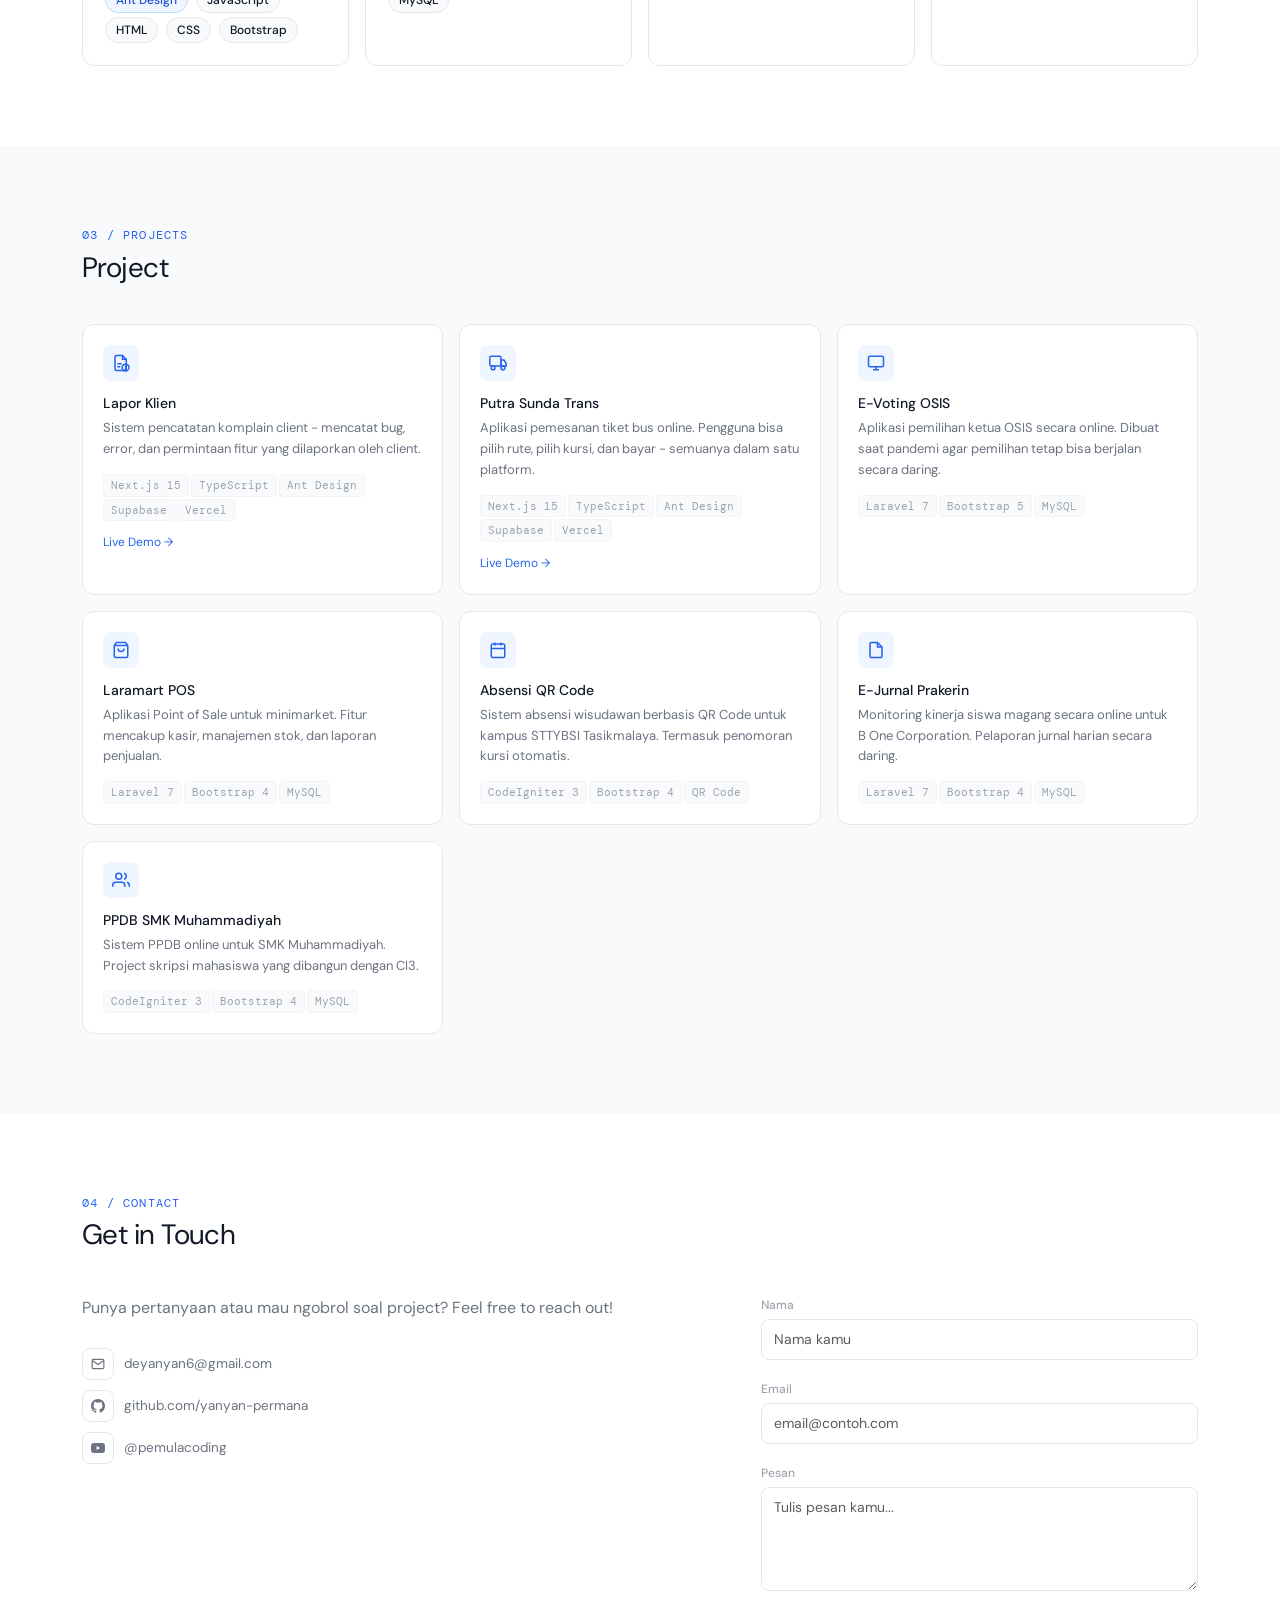
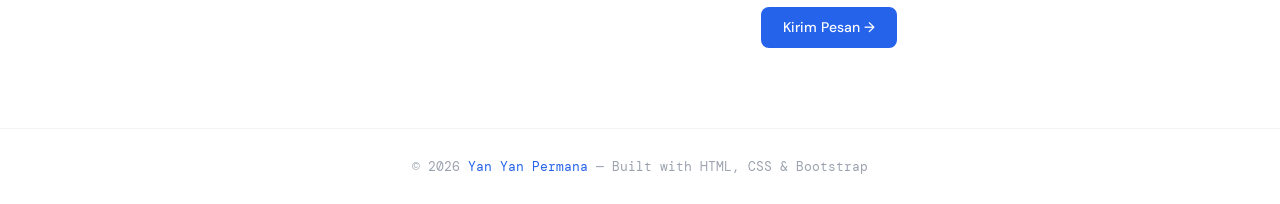
==== commit 7264aa63: "Update index.html" ====
--- a/index.html
+++ b/index.html
@@ -843,7 +843,7 @@
               <div class="project-title">Putra Sunda Trans</div>
               <div class="project-desc">
                 Aplikasi pemesanan tiket bus online. Pengguna bisa pilih rute,
-                pilih kursi, dan bayar — semuanya dalam satu platform.
+                pilih kursi, dan bayar - semuanya dalam satu platform.
               </div>
               <div class="project-stack">
                 <span>Next.js 15</span><span>TypeScript</span
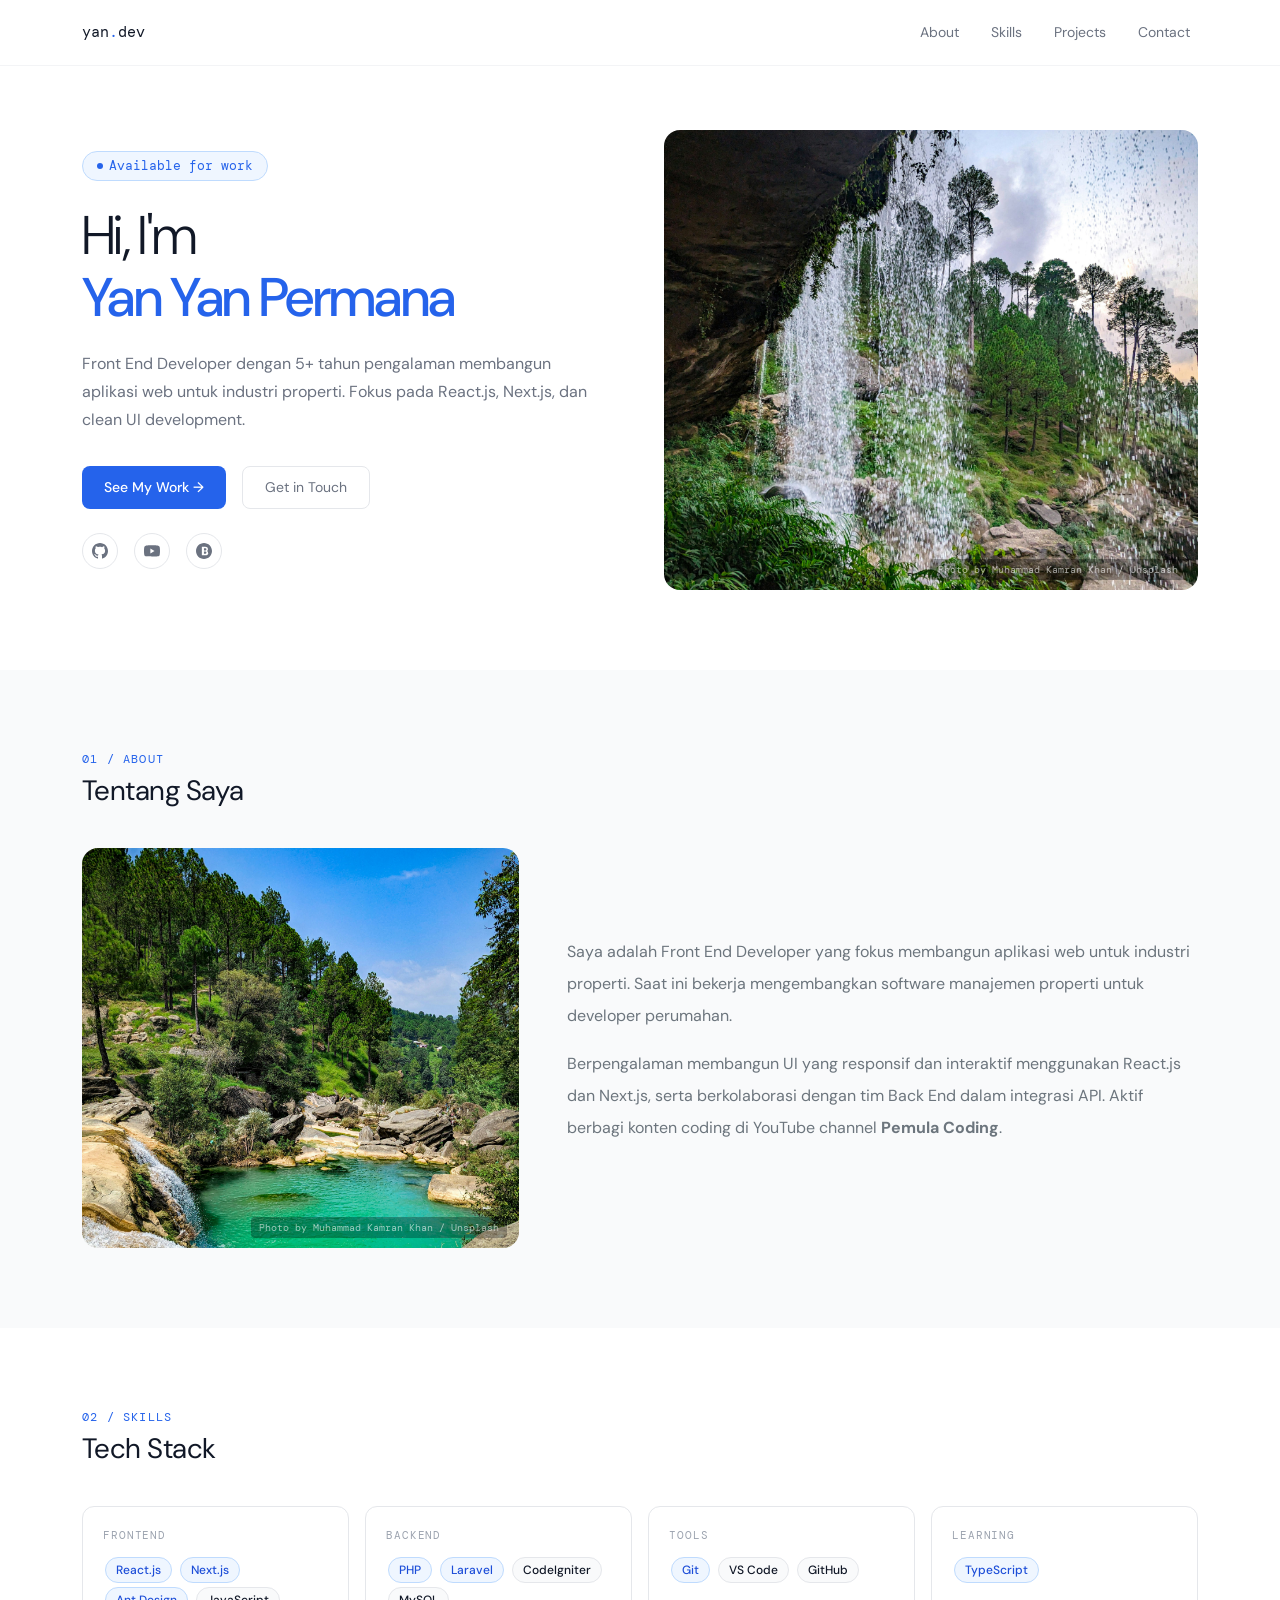
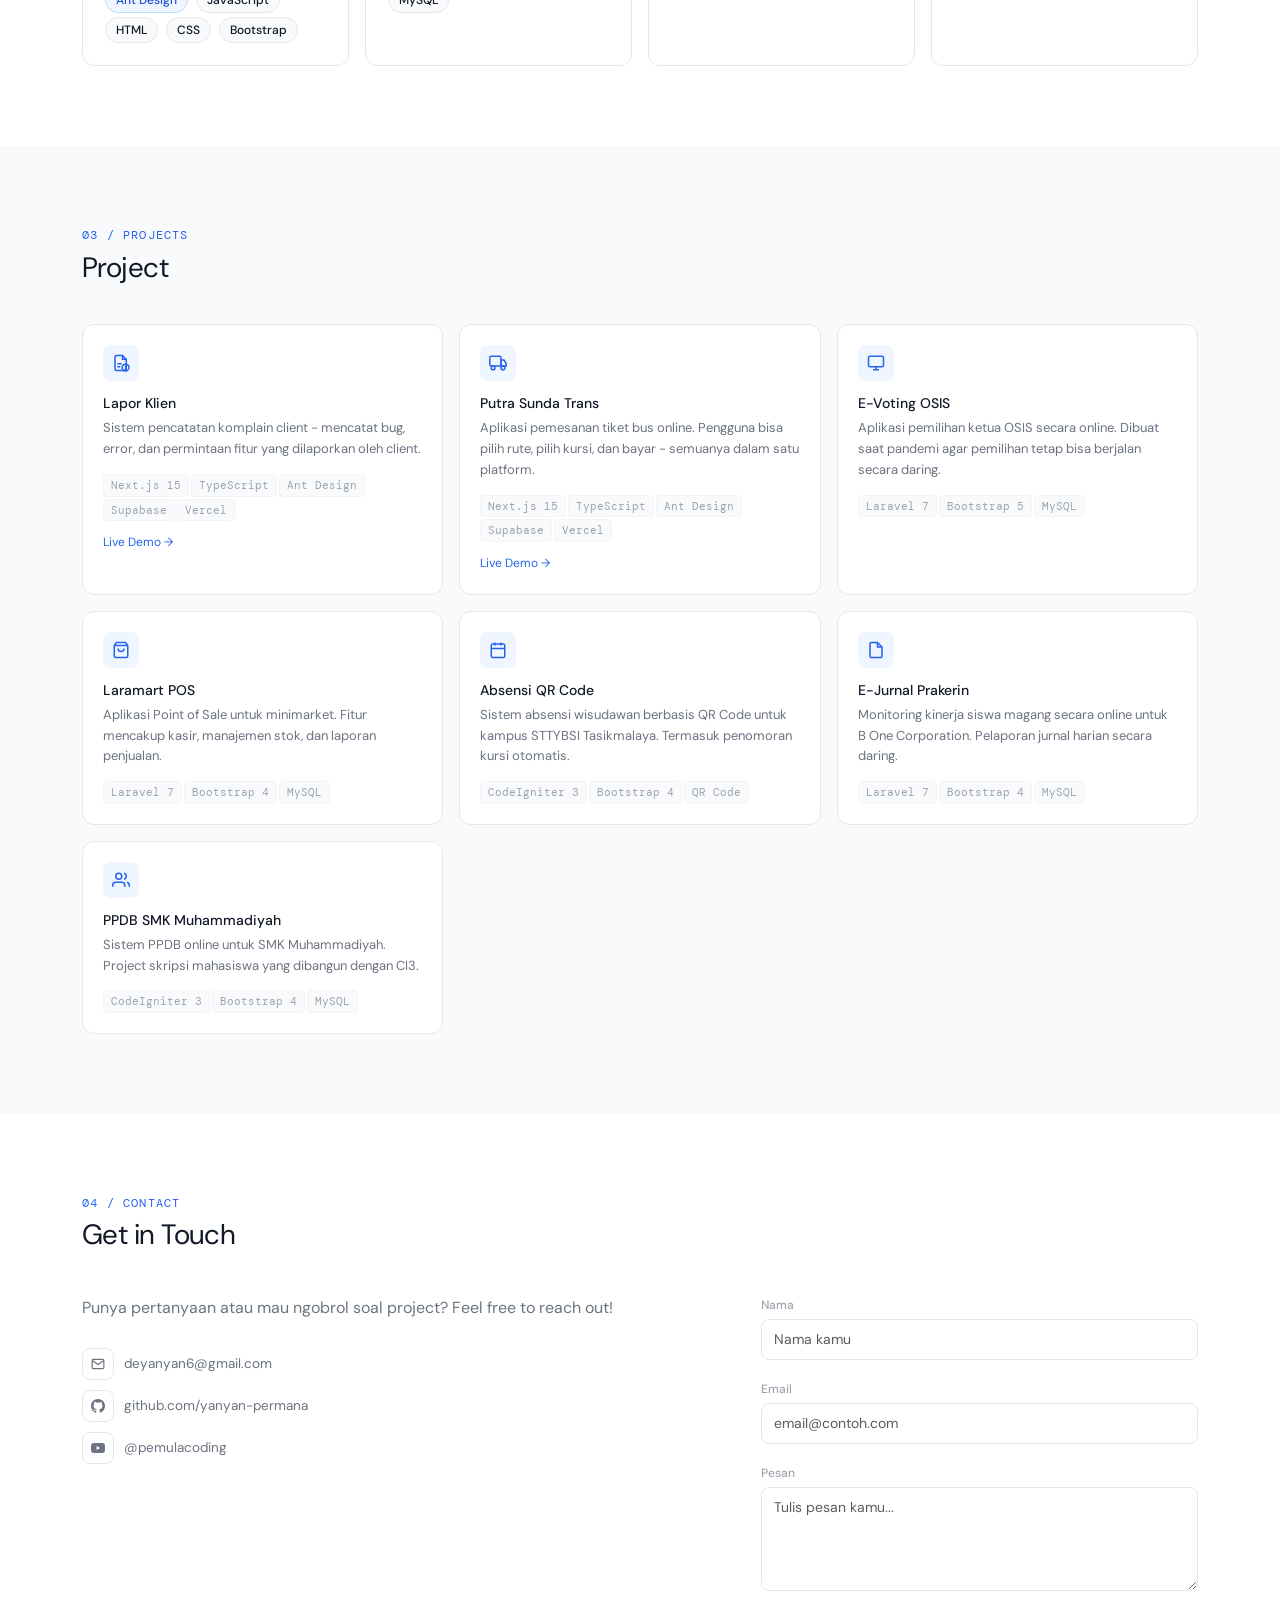
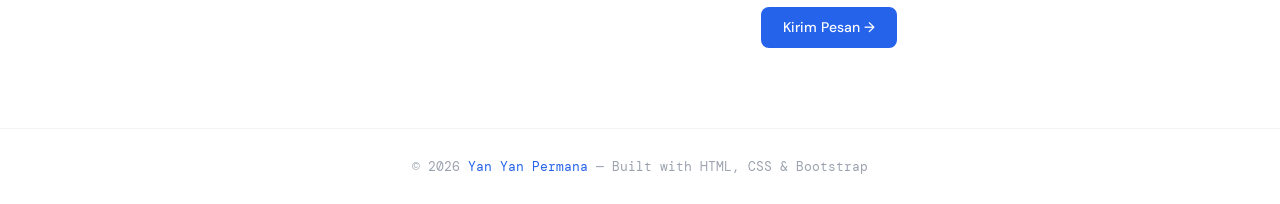
==== commit aee7e726: "Update index.html" ====
--- a/index.html
+++ b/index.html
@@ -677,6 +677,23 @@
                   />
                 </svg>
               </a>
+              <a
+                href="https://www.threads.net/@exyze___"
+                target="_blank"
+                class="social-icon"
+                title="Threads"
+              >
+                <svg
+                  width="16"
+                  height="16"
+                  viewBox="0 0 24 24"
+                  fill="currentColor"
+                >
+                  <path
+                    d="M13.633 11.233c.536-.025 1.002-.172 1.378-.44.382-.266.577-.696.577-1.27v-.03c0-.52-.17-.92-.516-1.185-.347-.265-.853-.4-1.503-.404h-1.637v3.33h1.7zm-1.7 4.908h1.492c.677 0 1.218-.152 1.605-.452.392-.3.593-.733.593-1.284v-.033c0-.55-.205-.98-.606-1.272-.395-.296-.96-.444-1.67-.444h-1.414v3.485zM24 12c0 6.627-5.373 12-12 12S0 18.627 0 12 5.373 0 12 0s12 5.373 12 12zm-5.842 2.947c0-1.14-.378-2.008-1.12-2.576a3.843 3.843 0 0 0-.585-.368c.453-.222.812-.56 1.066-.997.253-.443.383-1.004.383-1.657v-.03c0-1.233-.42-2.175-1.246-2.793A4.773 4.773 0 0 0 13.784 5.5H8.786v13h5.275c1.436 0 2.53-.332 3.242-.98.712-.654 1.077-1.554 1.077-2.673v.1z"
+                  />
+                </svg>
+              </a>
             </div>
           </div>
           <div class="col-lg-6 d-none d-lg-block">
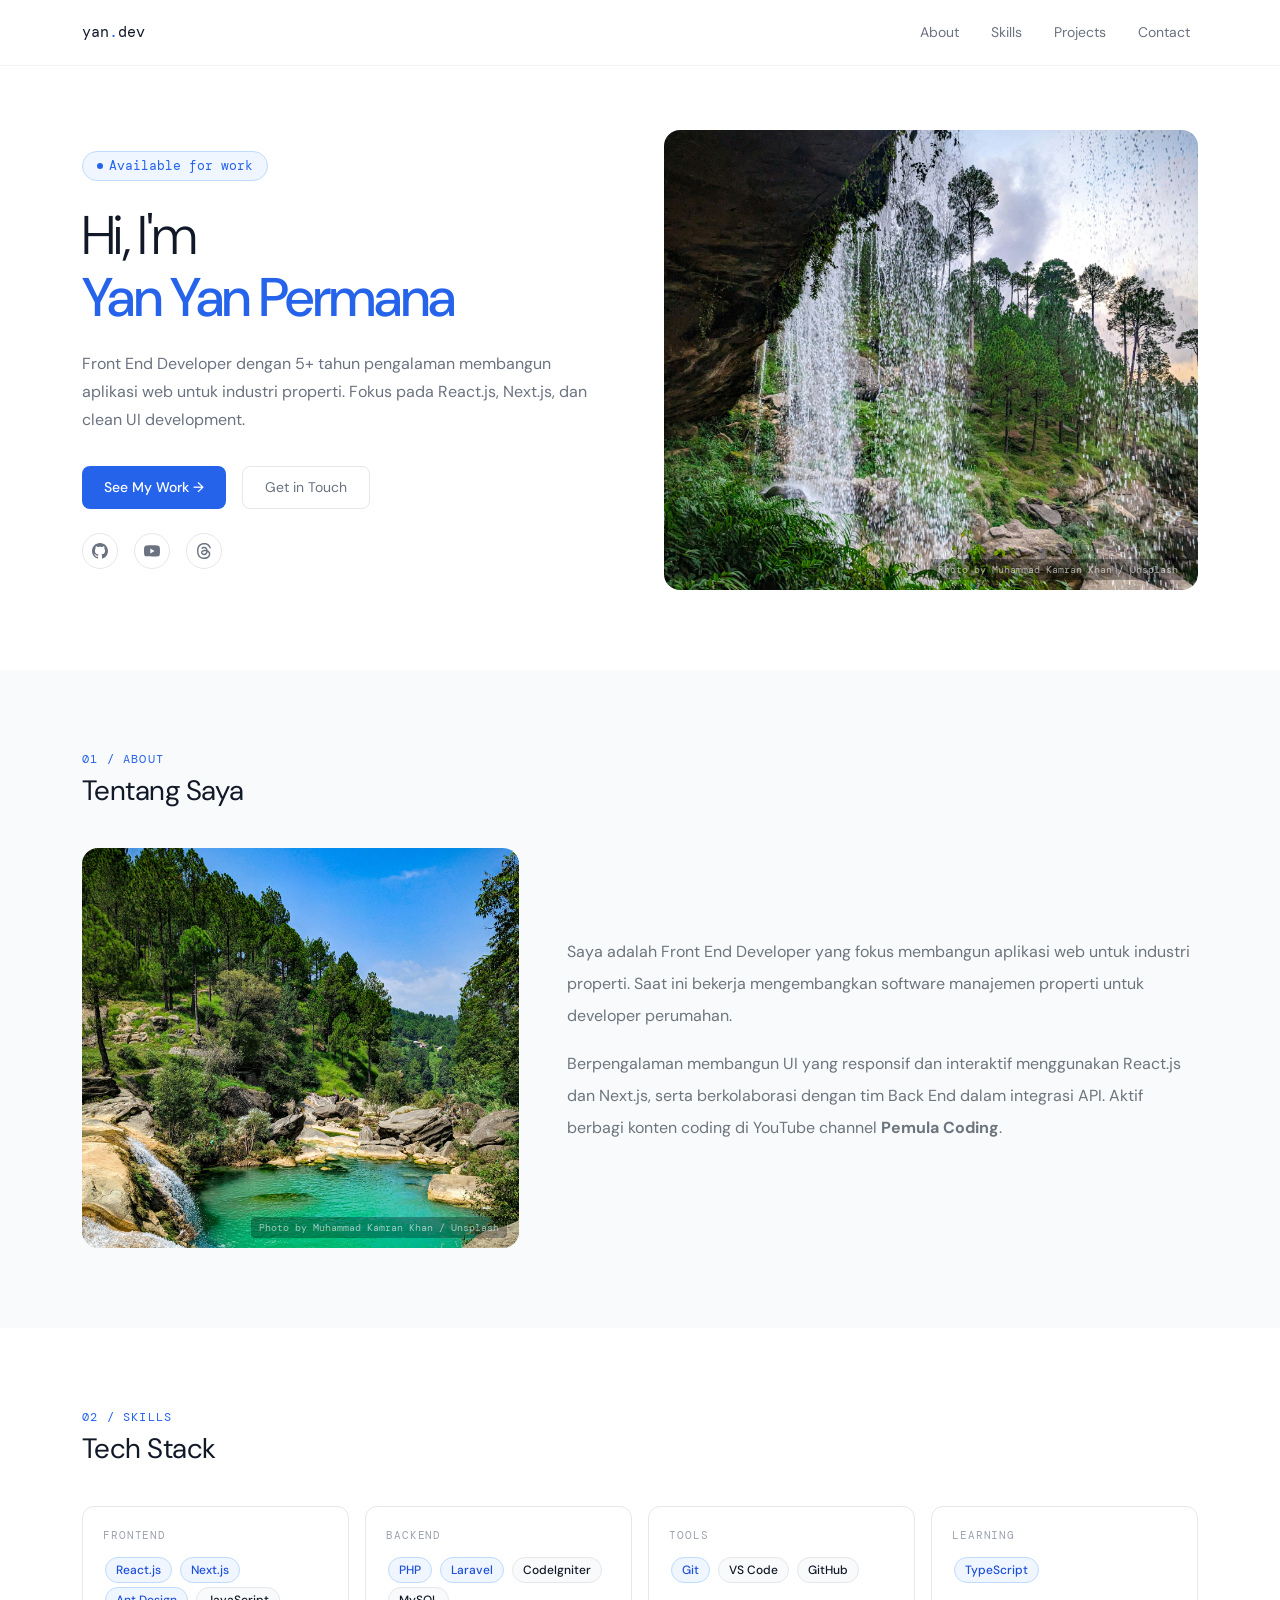
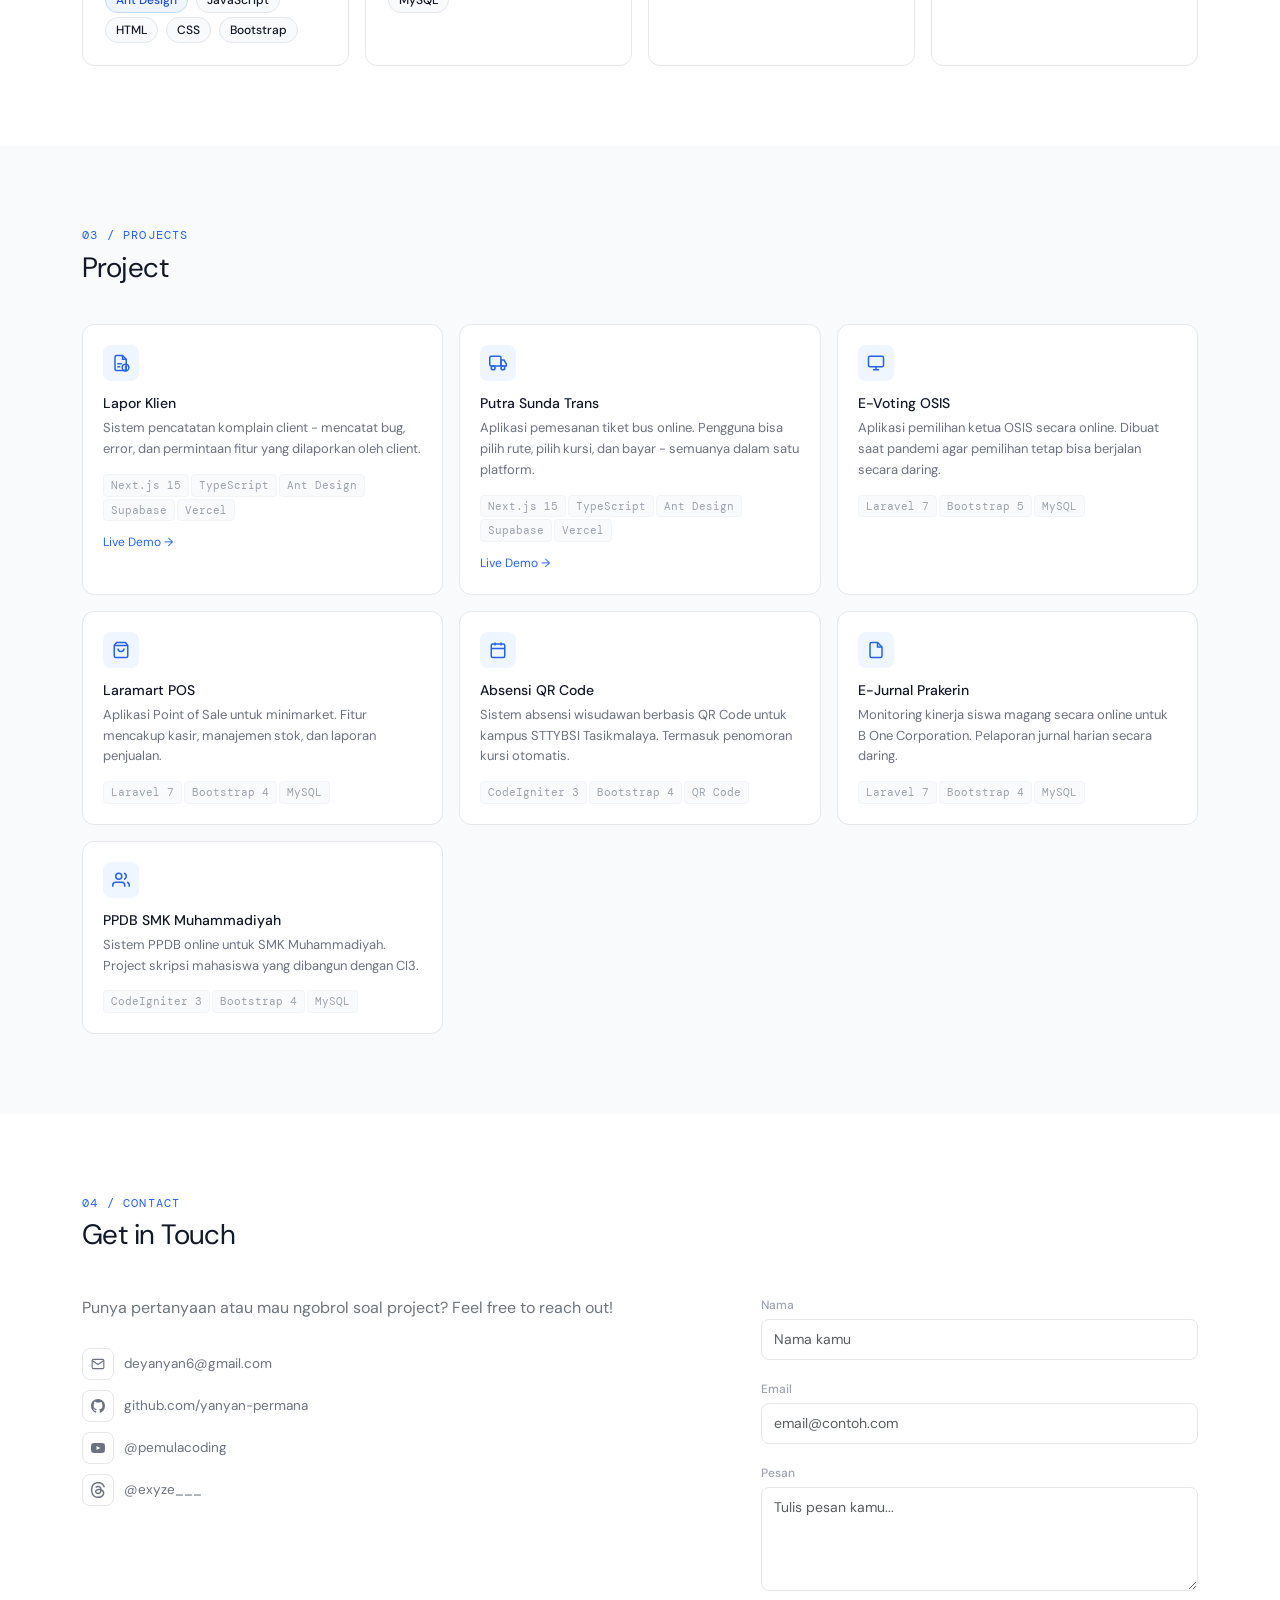
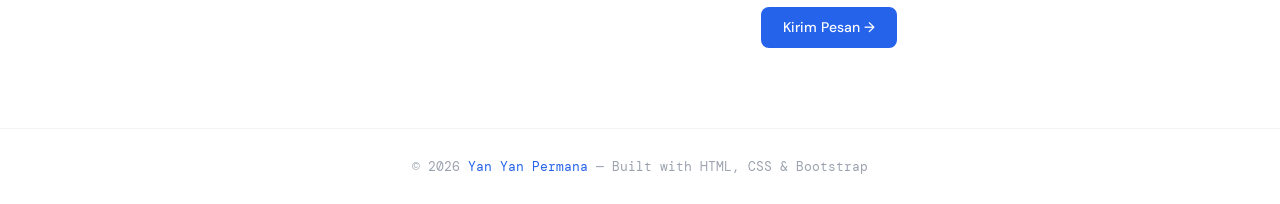
==== commit 7bfffa49: "Update index.html" ====
--- a/index.html
+++ b/index.html
@@ -1,4 +1,4 @@
-<!DOCTYPE html>
+<!doctype html>
 <html lang="id">
   <head>
     <meta charset="UTF-8" />
@@ -680,17 +680,20 @@
               <a
                 href="https://www.threads.net/@exyze___"
                 target="_blank"
+                rel="noopener noreferrer"
                 class="social-icon"
                 title="Threads"
               >
                 <svg
+                  xmlns="http://www.w3.org/2000/svg"
                   width="16"
                   height="16"
-                  viewBox="0 0 24 24"
                   fill="currentColor"
+                  class="bi bi-threads"
+                  viewBox="0 0 16 16"
                 >
                   <path
-                    d="M13.633 11.233c.536-.025 1.002-.172 1.378-.44.382-.266.577-.696.577-1.27v-.03c0-.52-.17-.92-.516-1.185-.347-.265-.853-.4-1.503-.404h-1.637v3.33h1.7zm-1.7 4.908h1.492c.677 0 1.218-.152 1.605-.452.392-.3.593-.733.593-1.284v-.033c0-.55-.205-.98-.606-1.272-.395-.296-.96-.444-1.67-.444h-1.414v3.485zM24 12c0 6.627-5.373 12-12 12S0 18.627 0 12 5.373 0 12 0s12 5.373 12 12zm-5.842 2.947c0-1.14-.378-2.008-1.12-2.576a3.843 3.843 0 0 0-.585-.368c.453-.222.812-.56 1.066-.997.253-.443.383-1.004.383-1.657v-.03c0-1.233-.42-2.175-1.246-2.793A4.773 4.773 0 0 0 13.784 5.5H8.786v13h5.275c1.436 0 2.53-.332 3.242-.98.712-.654 1.077-1.554 1.077-2.673v.1z"
+                    d="M6.321 6.016c-.27-.18-1.166-.802-1.166-.802.756-1.081 1.753-1.502 3.132-1.502.975 0 1.803.327 2.394.948s.928 1.509 1.005 2.644q.492.207.905.484c1.109.745 1.719 1.86 1.719 3.137 0 2.716-2.226 5.075-6.256 5.075C4.594 16 1 13.987 1 7.994 1 2.034 4.482 0 8.044 0 9.69 0 13.55.243 15 5.036l-1.36.353C12.516 1.974 10.163 1.43 8.006 1.43c-3.565 0-5.582 2.171-5.582 6.79 0 4.143 2.254 6.343 5.63 6.343 2.777 0 4.847-1.443 4.847-3.556 0-1.438-1.208-2.127-1.27-2.127-.236 1.234-.868 3.31-3.644 3.31-1.618 0-3.013-1.118-3.013-2.582 0-2.09 1.984-2.847 3.55-2.847.586 0 1.294.04 1.663.114 0-.637-.54-1.728-1.9-1.728-1.25 0-1.566.405-1.967.868ZM8.716 8.19c-2.04 0-2.304.87-2.304 1.416 0 .878 1.043 1.168 1.6 1.168 1.02 0 2.067-.282 2.232-2.423a6.2 6.2 0 0 0-1.528-.161"
                   />
                 </svg>
               </a>
@@ -1090,6 +1093,26 @@
               </div>
               @pemulacoding</a
             >
+            <a
+              href="https://www.threads.net/@exyze___"
+              target="_blank"
+              class="contact-link"
+              ><div class="contact-link-icon">
+                <svg
+                  xmlns="http://www.w3.org/2000/svg"
+                  width="16"
+                  height="16"
+                  fill="currentColor"
+                  class="bi bi-threads"
+                  viewBox="0 0 16 16"
+                >
+                  <path
+                    d="M6.321 6.016c-.27-.18-1.166-.802-1.166-.802.756-1.081 1.753-1.502 3.132-1.502.975 0 1.803.327 2.394.948s.928 1.509 1.005 2.644q.492.207.905.484c1.109.745 1.719 1.86 1.719 3.137 0 2.716-2.226 5.075-6.256 5.075C4.594 16 1 13.987 1 7.994 1 2.034 4.482 0 8.044 0 9.69 0 13.55.243 15 5.036l-1.36.353C12.516 1.974 10.163 1.43 8.006 1.43c-3.565 0-5.582 2.171-5.582 6.79 0 4.143 2.254 6.343 5.63 6.343 2.777 0 4.847-1.443 4.847-3.556 0-1.438-1.208-2.127-1.27-2.127-.236 1.234-.868 3.31-3.644 3.31-1.618 0-3.013-1.118-3.013-2.582 0-2.09 1.984-2.847 3.55-2.847.586 0 1.294.04 1.663.114 0-.637-.54-1.728-1.9-1.728-1.25 0-1.566.405-1.967.868ZM8.716 8.19c-2.04 0-2.304.87-2.304 1.416 0 .878 1.043 1.168 1.6 1.168 1.02 0 2.067-.282 2.232-2.423a6.2 6.2 0 0 0-1.528-.161"
+                  />
+                </svg>
+              </div>
+              @exyze___
+            </a>
           </div>
           <div class="col-md-5">
             <div class="mb-3">
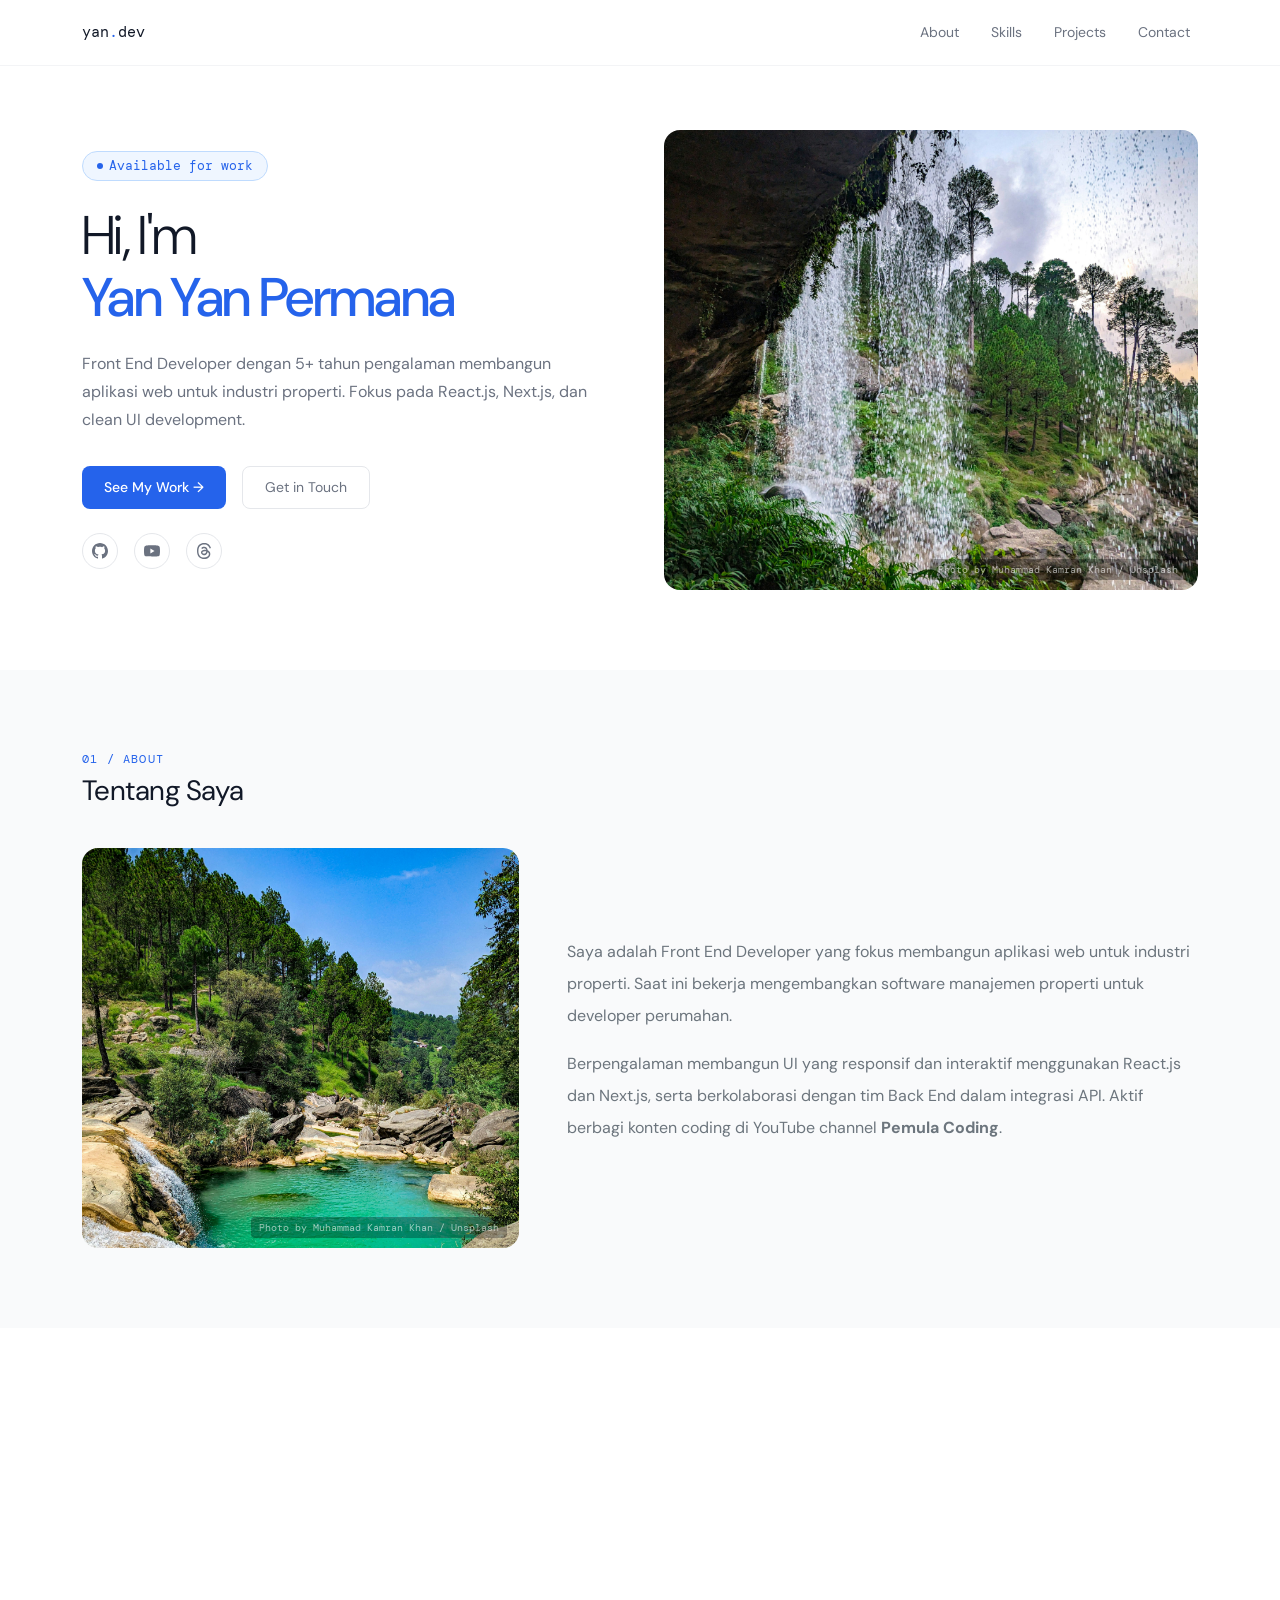
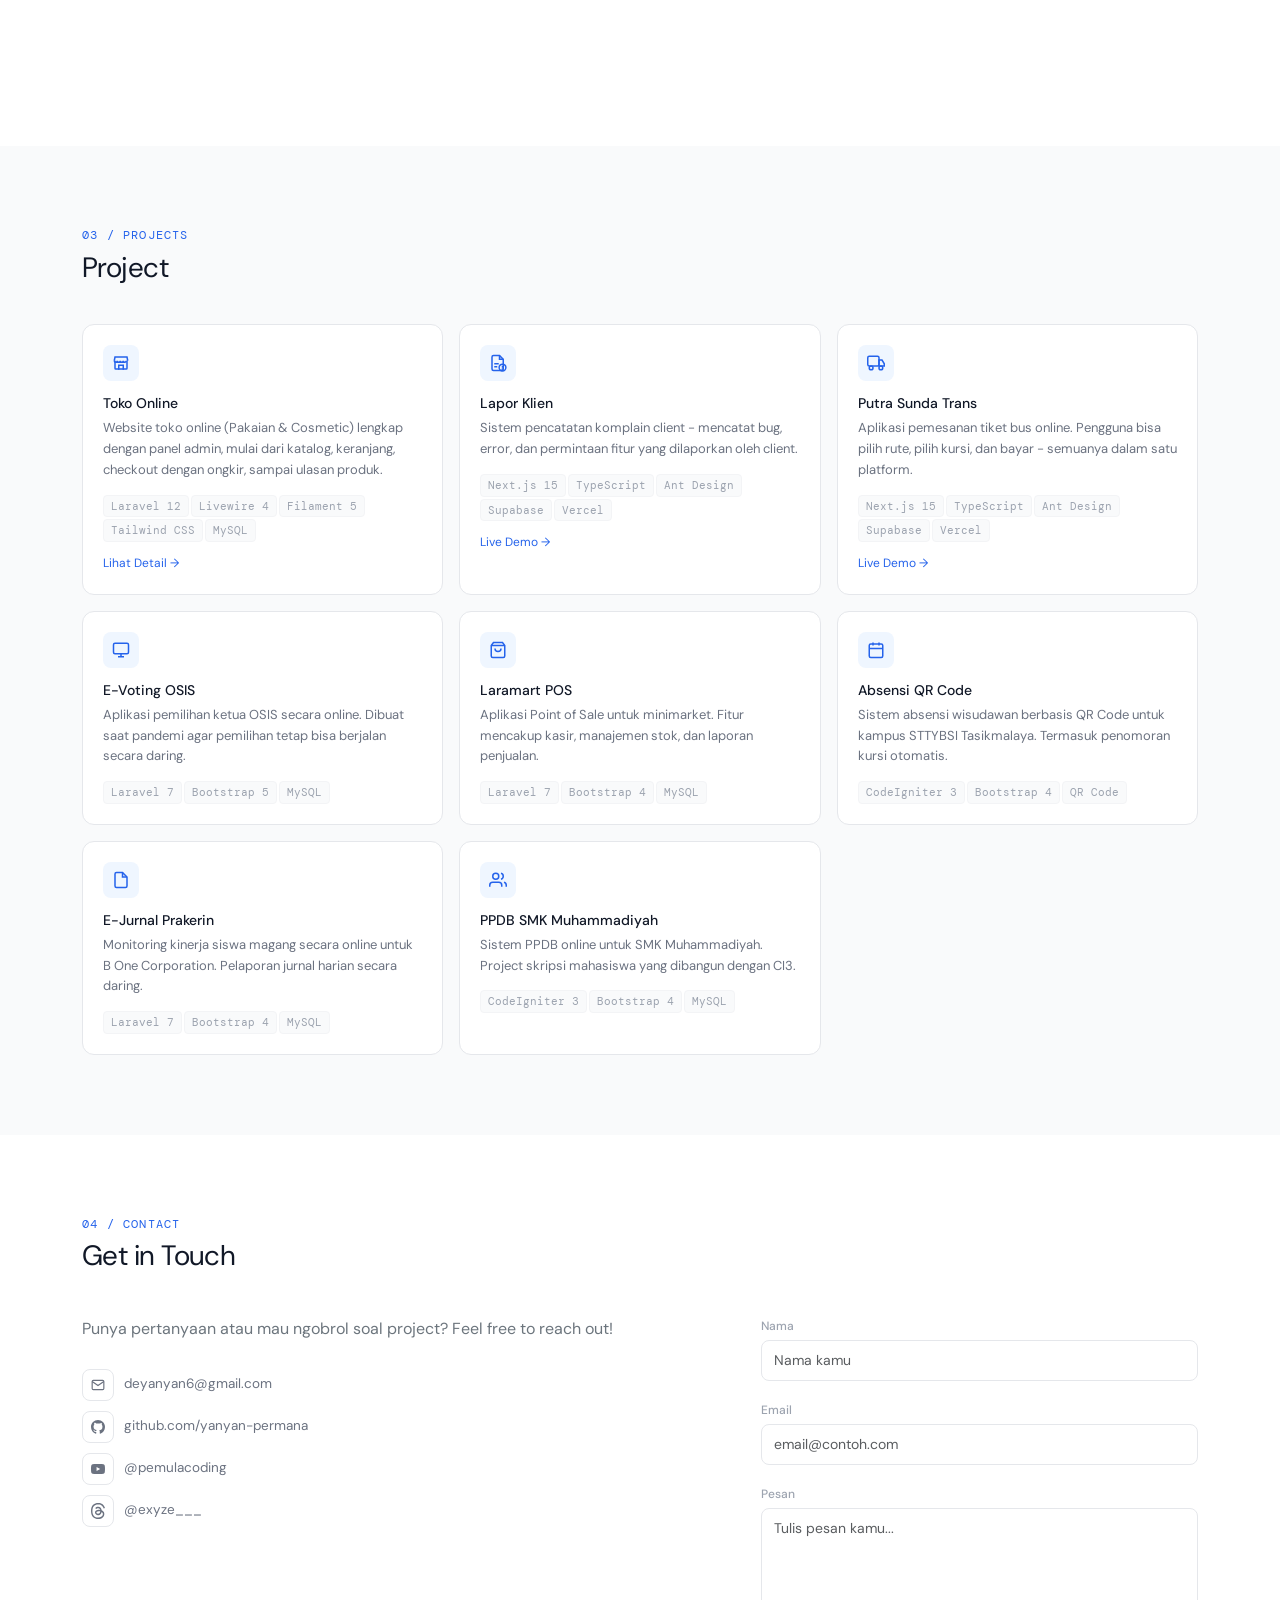
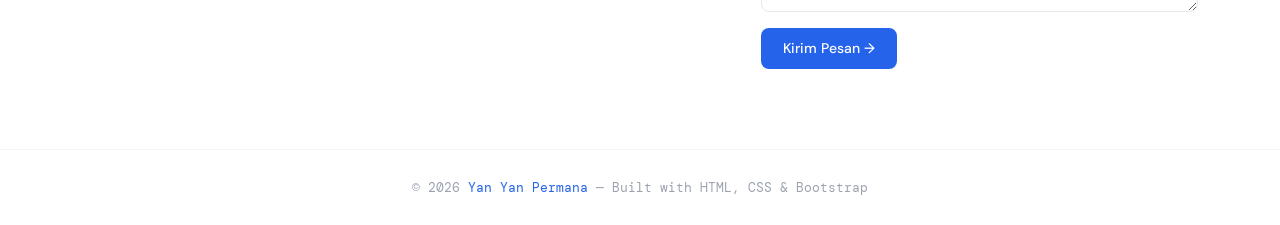
==== commit 1f80887c: "Update index.html" ====
--- a/index.html
+++ b/index.html
@@ -400,6 +400,72 @@
         border-radius: 4px;
         display: inline-block;
         margin: 2px 2px 0 0;
+      }
+
+      /* PROJECT DETAIL LINK (tombol "Lihat Detail" pembuka modal) */
+      .project-detail-btn {
+        font-size: 12px;
+        color: var(--blue);
+        text-decoration: none;
+        display: inline-flex;
+        align-items: center;
+        gap: 4px;
+        background: none;
+        border: none;
+        padding: 0;
+        cursor: pointer;
+      }
+
+      .project-detail-btn:hover {
+        color: var(--blue-dark);
+      }
+
+      /* MODAL DETAIL PROJECT */
+      .project-modal-shot {
+        width: 100%;
+        border: 1px solid var(--border);
+        border-radius: 10px;
+        display: block;
+      }
+
+      .project-modal-shot-label {
+        font-size: 11px;
+        font-family: "DM Mono", monospace;
+        text-transform: uppercase;
+        letter-spacing: 0.08em;
+        color: var(--text-muted);
+        margin: 8px 0 4px;
+      }
+
+      .project-modal-subtitle {
+        font-size: 12px;
+        font-family: "DM Mono", monospace;
+        text-transform: uppercase;
+        letter-spacing: 0.08em;
+        color: var(--blue);
+        margin: 1.5rem 0 0.6rem;
+      }
+
+      .project-modal-feature-list {
+        list-style: none;
+        padding: 0;
+        margin: 0;
+      }
+
+      .project-modal-feature-list li {
+        font-size: 13.5px;
+        color: var(--text-secondary);
+        line-height: 1.6;
+        padding-left: 1rem;
+        position: relative;
+        margin-bottom: 4px;
+      }
+
+      .project-modal-feature-list li::before {
+        content: "—";
+        position: absolute;
+        left: 0;
+        color: var(--border);
       }
 
       /* CONTACT */
@@ -793,6 +859,51 @@
         <div class="section-label">03 / projects</div>
         <h2 class="section-title">Project</h2>
         <div class="row g-3">
+          <!-- CARD: Toko Online -->
+          <div class="col-sm-6 col-lg-4">
+            <div class="project-card">
+              <div class="project-icon">
+                <!-- ikon shop/toko -->
+                <svg
+                  width="18"
+                  height="18"
+                  viewBox="0 0 24 24"
+                  fill="none"
+                  stroke="currentColor"
+                  stroke-width="2"
+                >
+                  <path d="M3 9l1-5h16l1 5" />
+                  <path
+                    d="M3 9a2 2 0 0 0 4 0 2 2 0 0 0 4 0 2 2 0 0 0 4 0 2 2 0 0 0 4 0"
+                  />
+                  <path d="M4 9v10a1 1 0 0 0 1 1h14a1 1 0 0 0 1-1V9" />
+                  <path d="M9 21v-6h6v6" />
+                </svg>
+              </div>
+              <div class="project-title">Toko Online</div>
+              <div class="project-desc">
+                Website toko online (Pakaian & Cosmetic) lengkap dengan panel
+                admin, mulai dari katalog, keranjang, checkout dengan ongkir,
+                sampai ulasan produk.
+              </div>
+              <div class="project-stack">
+                <span>Laravel 12</span><span>Livewire 4</span
+                ><span>Filament 5</span><span>Tailwind CSS</span
+                ><span>MySQL</span>
+              </div>
+              <div class="mt-2">
+                <button
+                  type="button"
+                  class="project-detail-btn"
+                  data-bs-toggle="modal"
+                  data-bs-target="#modalTokoOnline"
+                >
+                  Lihat Detail →
+                </button>
+              </div>
+            </div>
+          </div>
+
           <div class="col-sm-6 col-lg-4">
             <div class="project-card">
               <div class="project-icon">
@@ -1027,6 +1138,100 @@
         </div>
       </div>
     </section>
+
+    <div
+      class="modal fade"
+      id="modalTokoOnline"
+      tabindex="-1"
+      aria-labelledby="modalTokoOnlineLabel"
+      aria-hidden="true"
+    >
+      <div
+        class="modal-dialog modal-lg modal-dialog-centered modal-dialog-scrollable"
+      >
+        <div
+          class="modal-content"
+          style="border-radius: 16px; border: 1px solid var(--border)"
+        >
+          <div
+            class="modal-header"
+            style="border-bottom: 1px solid var(--border-light)"
+          >
+            <h5
+              class="modal-title"
+              id="modalTokoOnlineLabel"
+              style="font-weight: 500"
+            >
+              Toko Online
+            </h5>
+            <button
+              type="button"
+              class="btn-close"
+              data-bs-dismiss="modal"
+              aria-label="Close"
+            ></button>
+          </div>
+          <div class="modal-body">
+            <p
+              class="text-secondary"
+              style="font-size: 13.5px; line-height: 1.7"
+            >
+              Website toko online single-store kategori Pakaian & Cosmetic.
+              Dilengkapi panel admin penuh untuk kelola produk, pesanan dan
+              lain-lain
+            </p>
+
+            <div class="row g-3 mt-1">
+              <div class="col-sm-6">
+                <div class="project-modal-shot-label">Tampilan User</div>
+                <img
+                  src="assets/toko_online_user.png"
+                  alt="Screenshot halaman user Toko Online"
+                  class="project-modal-shot"
+                />
+              </div>
+              <div class="col-sm-6">
+                <div class="project-modal-shot-label">Tampilan Admin</div>
+                <img
+                  src="assets/toko_online_admin.png"
+                  alt="Screenshot halaman admin Toko Online"
+                  class="project-modal-shot"
+                />
+              </div>
+            </div>
+
+            <!-- TECH STACK -->
+            <div class="project-modal-subtitle">Tech Stack</div>
+            <div class="project-stack">
+              <span>Laravel 12</span><span>Livewire 4</span
+              ><span>Filament 5</span><span>Tailwind CSS v4</span
+              ><span>MySQL</span>
+            </div>
+
+            <!-- FITUR STOREFRONT (sisi pengguna) -->
+            <div class="project-modal-subtitle">Fitur Customer</div>
+            <ul class="project-modal-feature-list">
+              <li>Browsing & pencarian produk tanpa perlu login</li>
+              <li>Varian produk (ukuran/warna) dengan stok per varian</li>
+              <li>Keranjang belanja & checkout</li>
+              <li>Hitung ongkir otomatis via integrasi RajaOngkir</li>
+              <li>Upload bukti transfer & kode promo/voucher</li>
+              <li>Ulasan produk dengan foto & rating</li>
+            </ul>
+
+            <!-- FITUR ADMIN (Filament) -->
+            <div class="project-modal-subtitle">Fitur Admin</div>
+            <ul class="project-modal-feature-list">
+              <li>Manajemen produk, varian, kategori, dan diskon</li>
+              <li>Kelola pesanan lengkap dengan status & resi pengiriman</li>
+              <li>Kelola promo/voucher, banner, dan rekening pembayaran</li>
+              <li>Monitoring stok produk yang menipis</li>
+              <li>Dashboard dengan grafik penjualan & produk terlaris</li>
+            </ul>
+          </div>
+        </div>
+      </div>
+    </div>
 
     <!-- CONTACT -->
     <section id="contact">
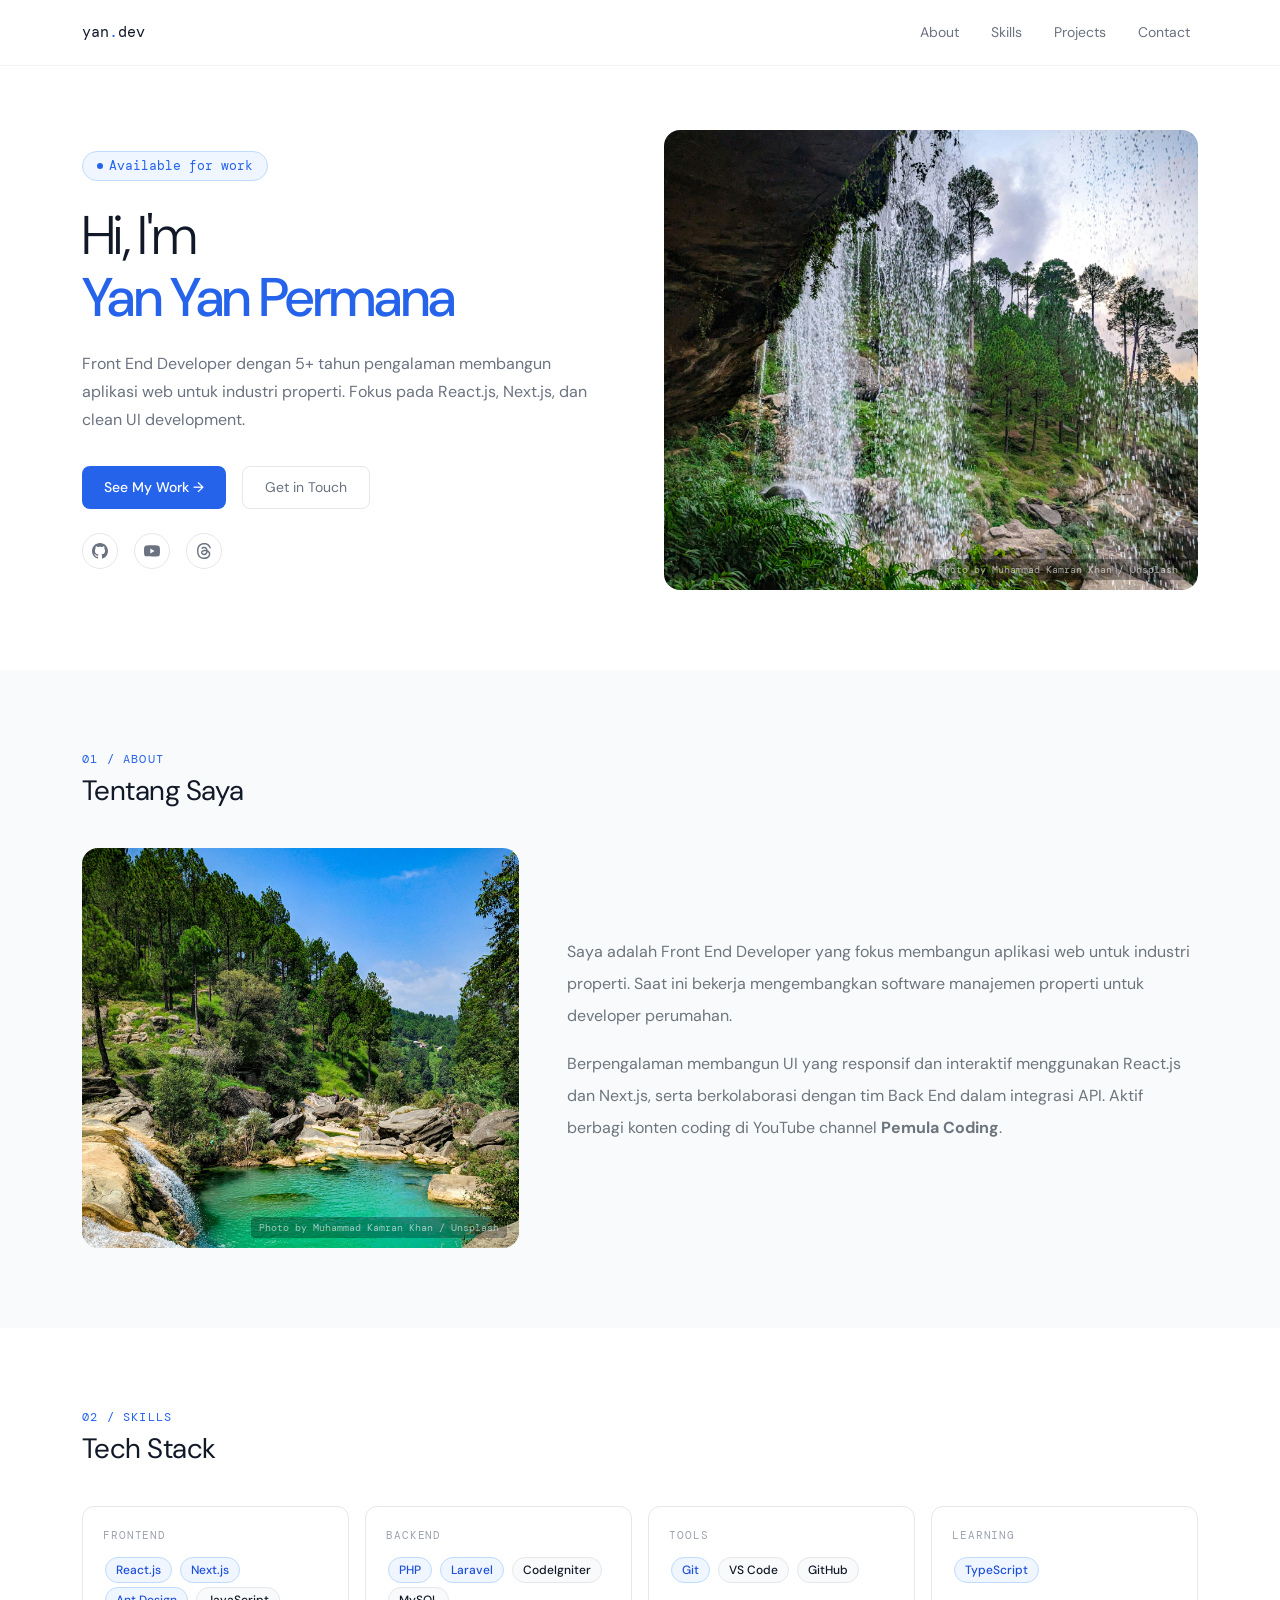
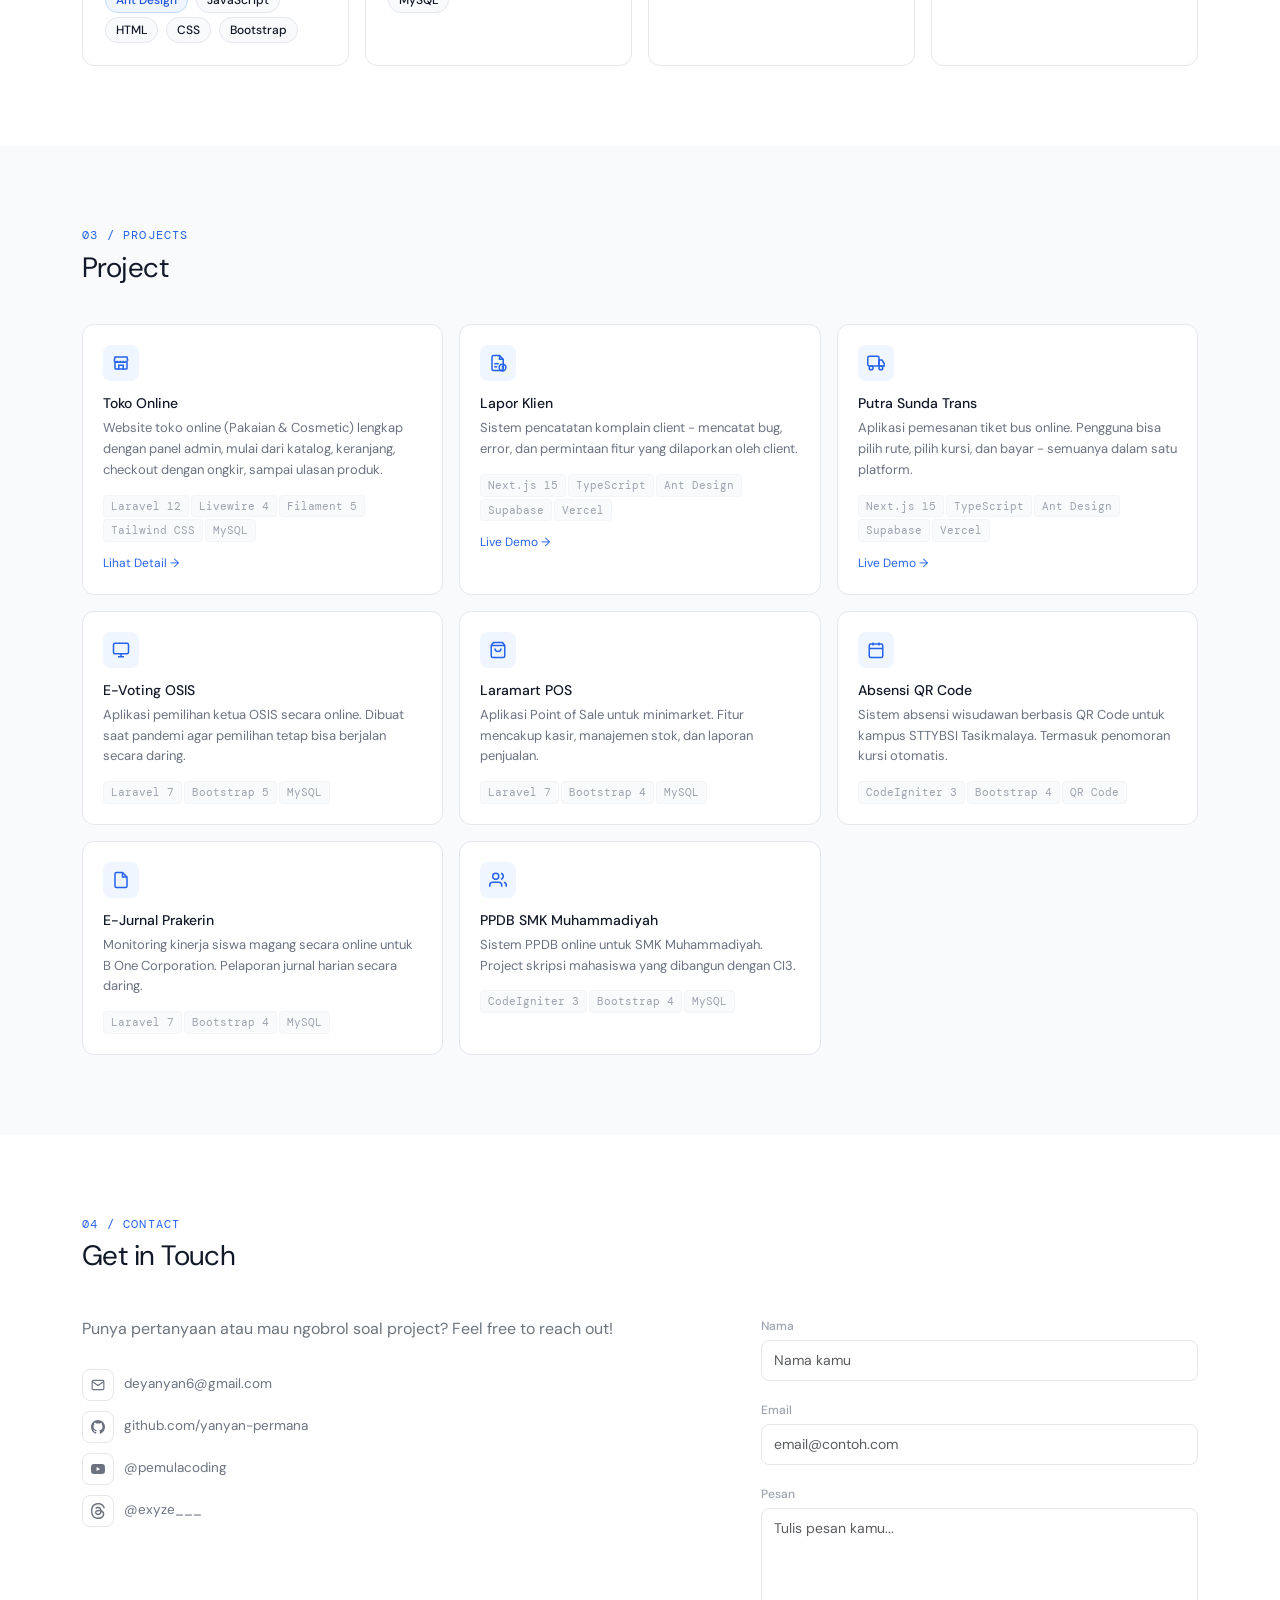
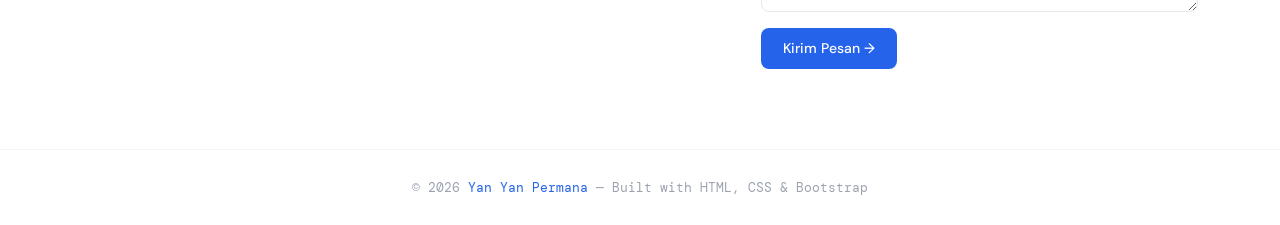
==== commit 3296a03f: "Update index.html" ====
--- a/index.html
+++ b/index.html
@@ -1185,7 +1185,7 @@
               <div class="col-sm-6">
                 <div class="project-modal-shot-label">Tampilan User</div>
                 <img
-                  src="assets/toko_online_user.png"
+                  src="img/toko_online_user.png"
                   alt="Screenshot halaman user Toko Online"
                   class="project-modal-shot"
                 />
@@ -1193,7 +1193,7 @@
               <div class="col-sm-6">
                 <div class="project-modal-shot-label">Tampilan Admin</div>
                 <img
-                  src="assets/toko_online_admin.png"
+                  src="img/toko_online_admin.png"
                   alt="Screenshot halaman admin Toko Online"
                   class="project-modal-shot"
                 />
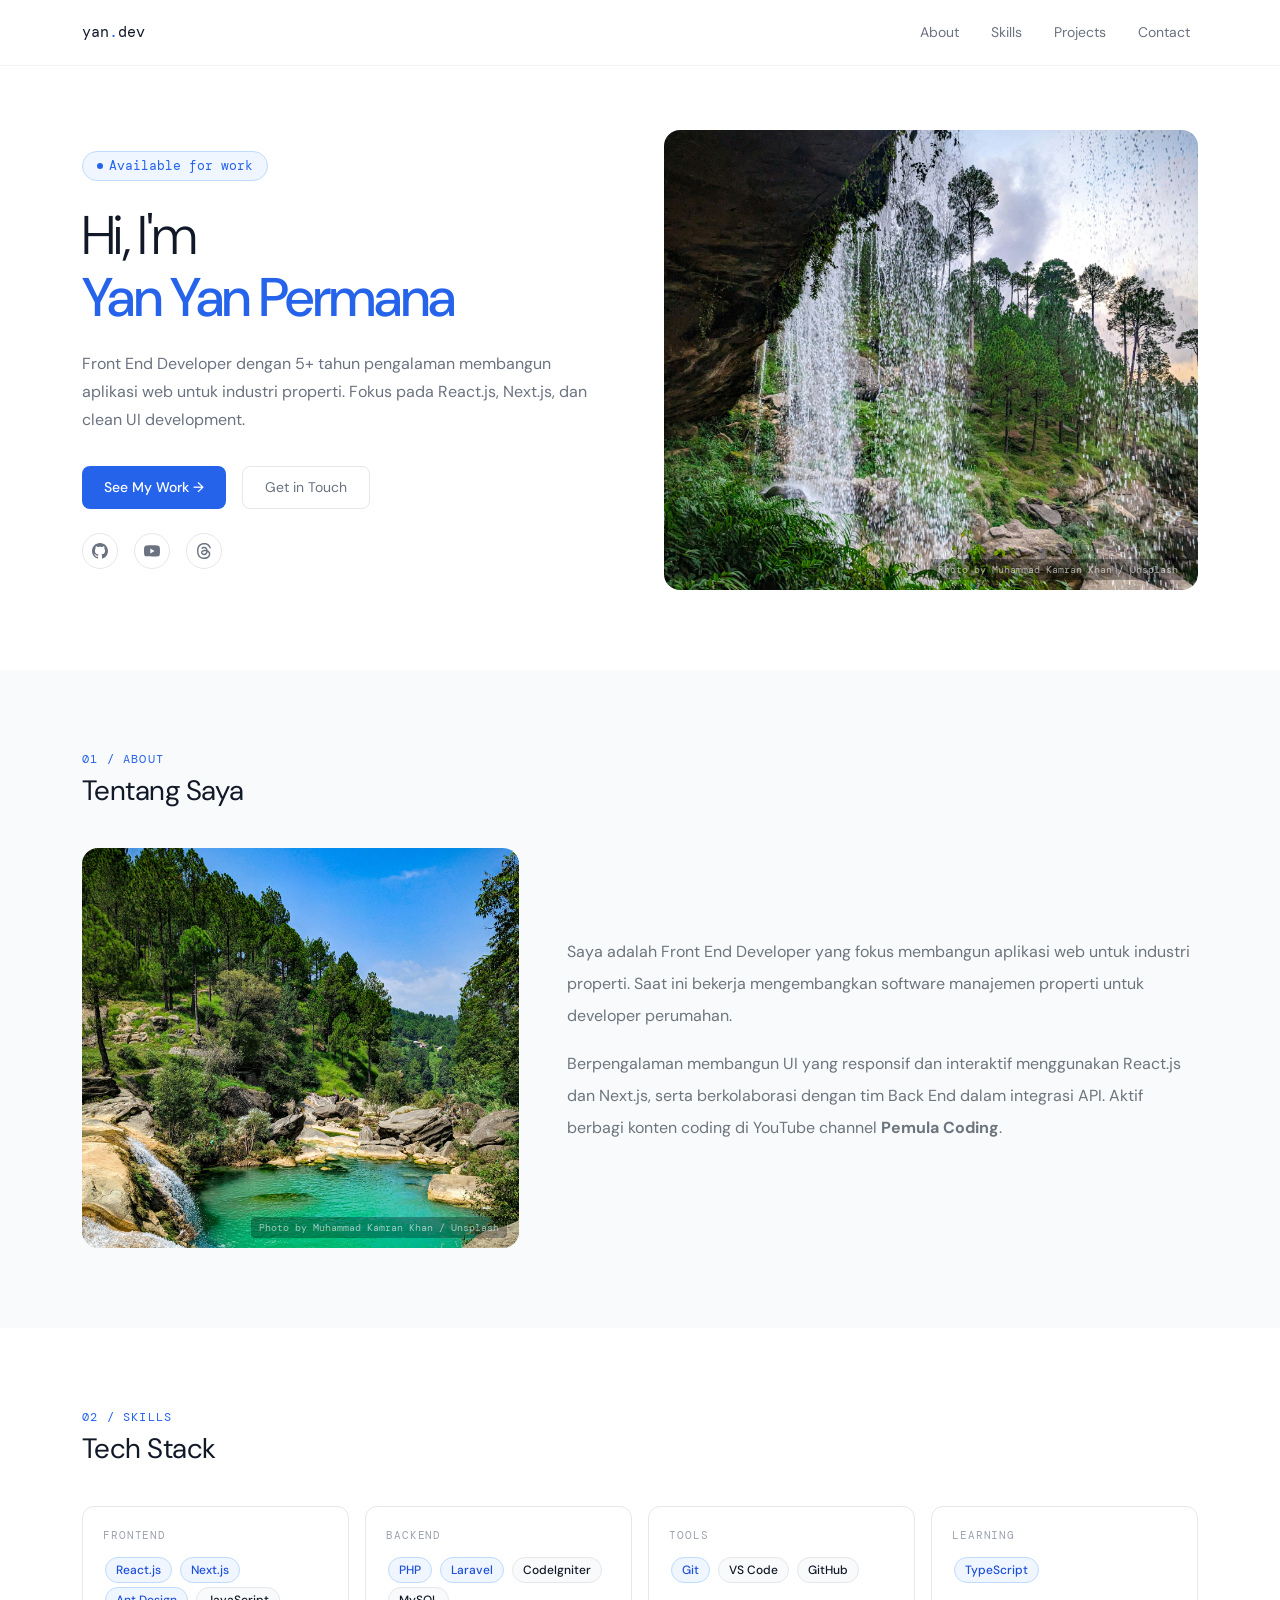
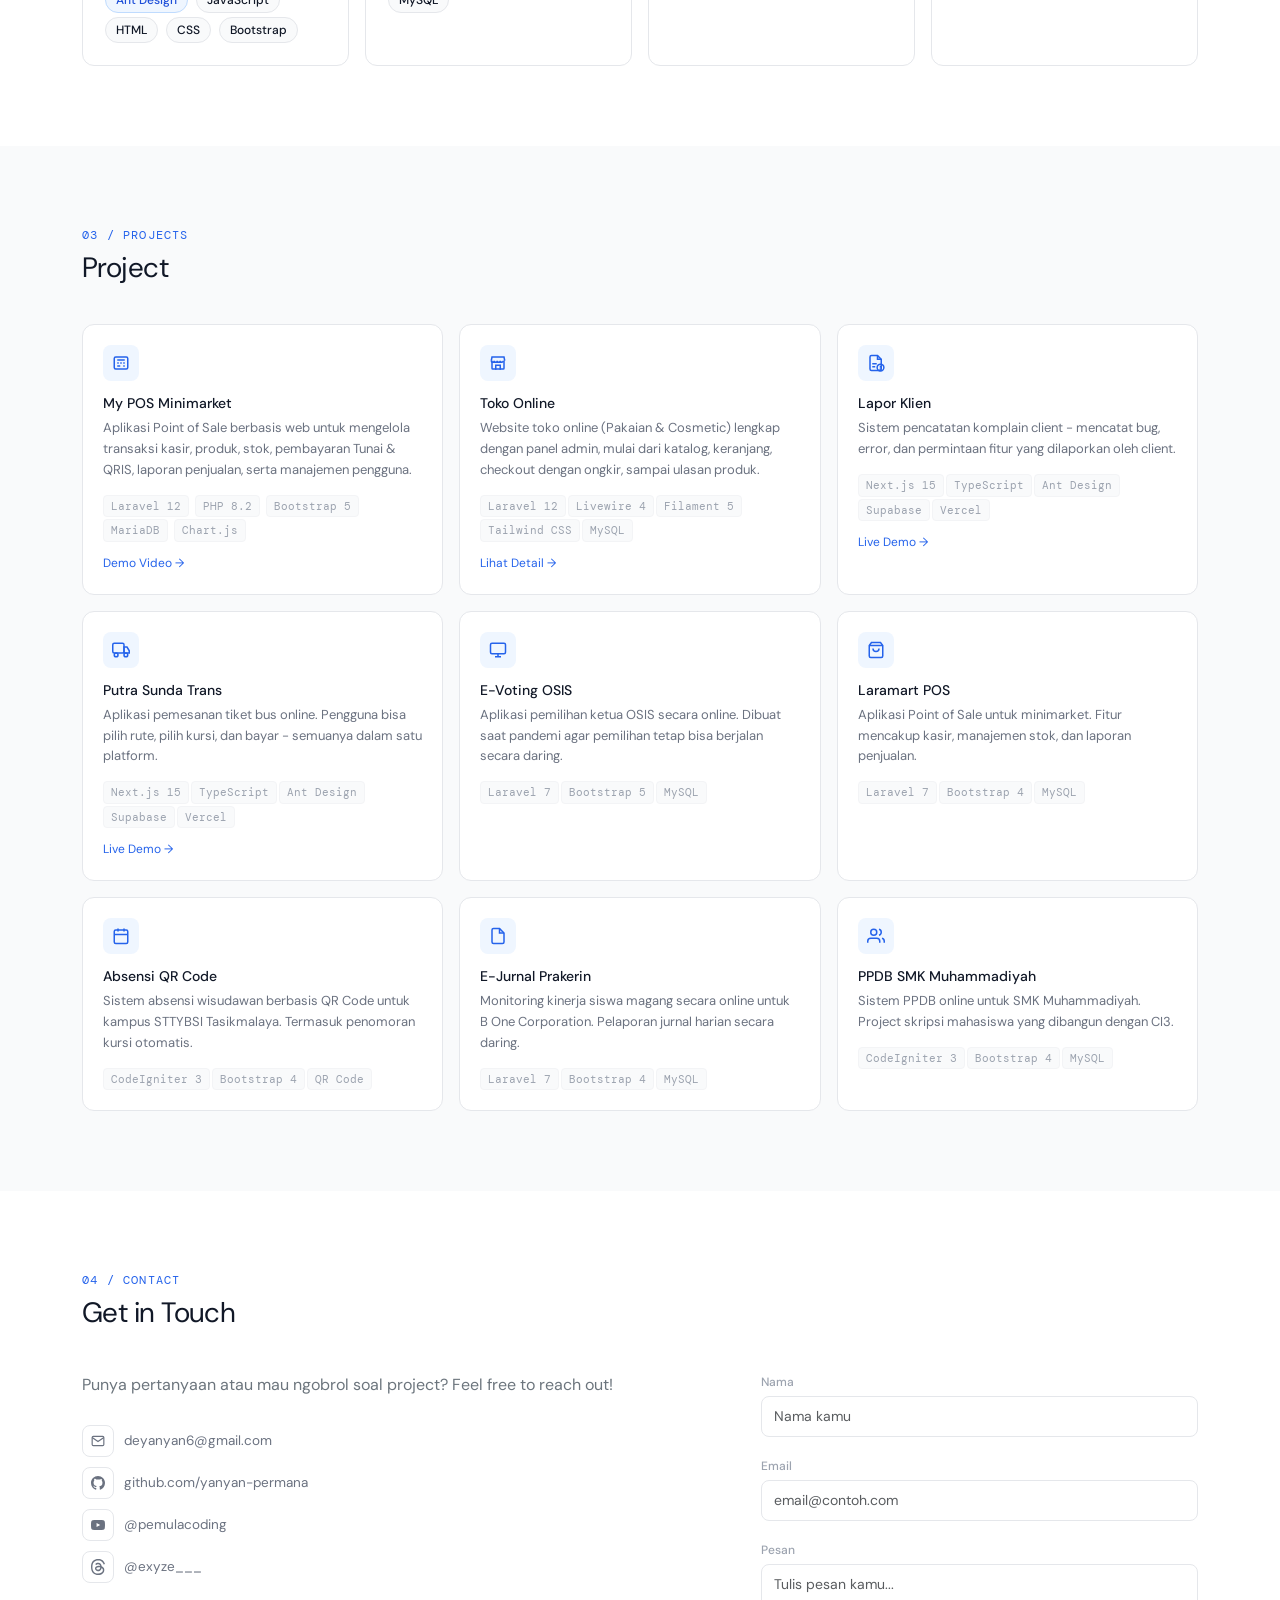
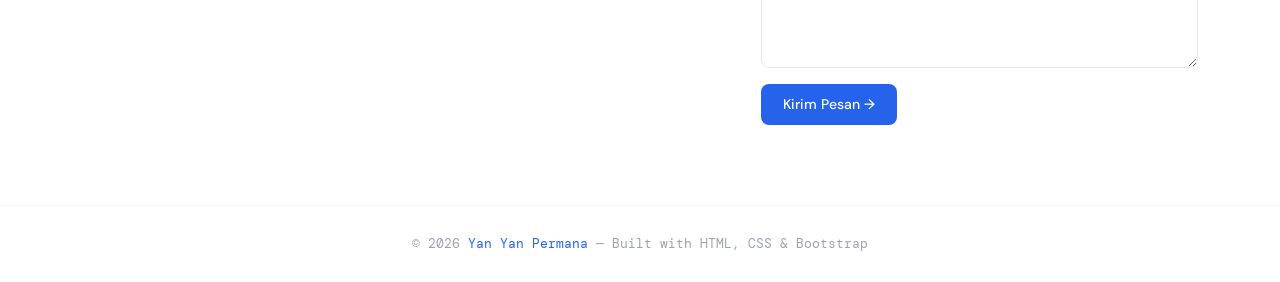
==== commit eae3cc18: "Update index.html" ====
--- a/index.html
+++ b/index.html
@@ -859,6 +859,63 @@
         <div class="section-label">03 / projects</div>
         <h2 class="section-title">Project</h2>
         <div class="row g-3">
+          <div class="col-sm-6 col-lg-4">
+            <div class="project-card">
+              <div class="project-icon">
+                <svg
+                  width="18"
+                  height="18"
+                  viewBox="0 0 24 24"
+                  fill="none"
+                  stroke="currentColor"
+                  stroke-width="2"
+                >
+                  <rect x="3" y="4" width="18" height="16" rx="2" />
+                  <path d="M7 8h10" />
+                  <path d="M7 12h2" />
+                  <path d="M11 12h2" />
+                  <path d="M15 12h2" />
+                  <path d="M7 16h4" />
+                  <path d="M15 16h2" />
+                </svg>
+              </div>
+
+              <div class="project-title">My POS Minimarket</div>
+
+              <div class="project-desc">
+                Aplikasi Point of Sale berbasis web untuk mengelola transaksi
+                kasir, produk, stok, pembayaran Tunai & QRIS, laporan penjualan,
+                serta manajemen pengguna.
+              </div>
+
+              <div class="project-stack">
+                <span>Laravel 12</span>
+                <span>PHP 8.2</span>
+                <span>Bootstrap 5</span>
+                <span>MariaDB</span>
+                <span>Chart.js</span>
+              </div>
+
+              <div class="mt-2">
+                <a
+                  href="https://youtu.be/QQ9WNJKLIVc?si=MAHBVaatBzBxbpew"
+                  target="_blank"
+                  rel="noopener noreferrer"
+                  style="
+                    font-size: 12px;
+                    color: var(--blue);
+                    text-decoration: none;
+                    display: inline-flex;
+                    align-items: center;
+                    gap: 4px;
+                  "
+                >
+                  Demo Video →
+                </a>
+              </div>
+            </div>
+          </div>
+
           <!-- CARD: Toko Online -->
           <div class="col-sm-6 col-lg-4">
             <div class="project-card">
